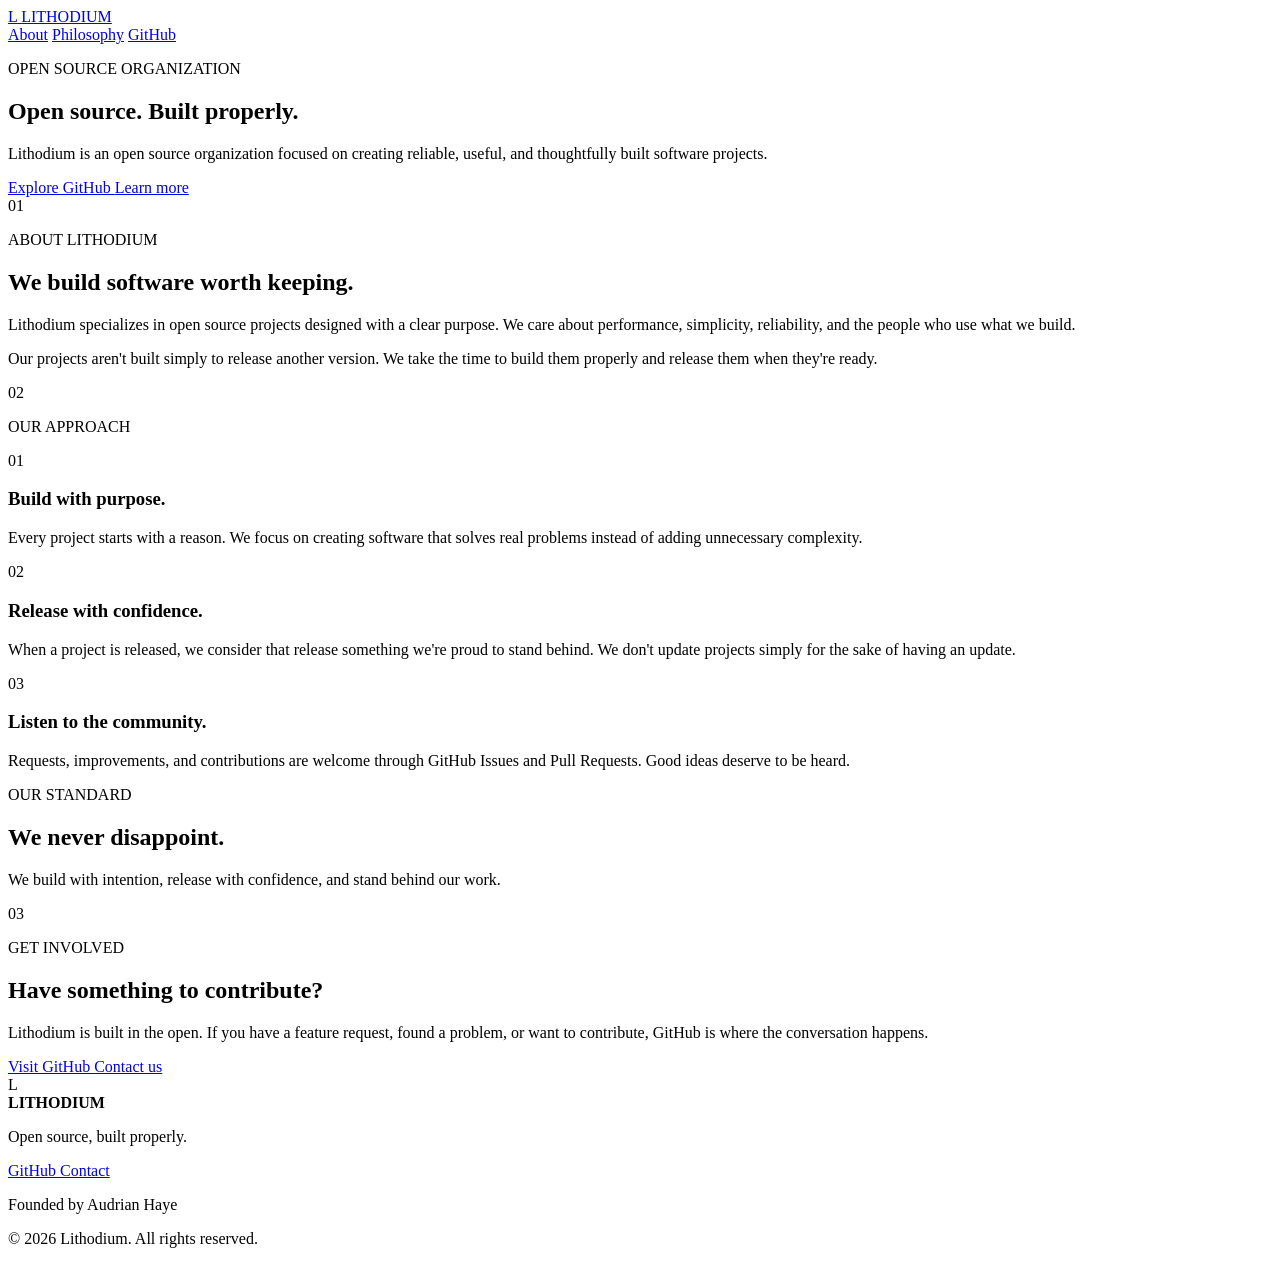
==== index.html @ 7369856e "Create initial HTML structure for Lithodium website Added HTML structure for the Lithodium website, " ====
<!DOCTYPE html>
<html lang="en">
<head>
    <meta charset="UTF-8">
    <meta name="viewport" content="width=device-width, initial-scale=1.0">

    <title>Lithodium — Open Source, Built Properly.</title>

    <meta
        name="description"
        content="Lithodium is an open source organization founded by Audrian Haye, focused on building reliable software and projects that last."
    >

    <meta name="author" content="Audrian Haye">

    <link rel="stylesheet" href="style.css">
</head>

<body>

    <header class="navbar">

        <div class="container navbar-inner">

            <a href="/" class="brand">
                <span class="brand-mark">L</span>
                <span class="brand-name">LITHODIUM</span>
            </a>

            <nav class="navigation">
                <a href="#about">About</a>
                <a href="#philosophy">Philosophy</a>
                <a href="https://github.com/LITHPIUM" target="_blank" rel="noopener">
                    GitHub
                </a>
            </nav>

        </div>

    </header>


    <main>

        <!-- Hero -->

        <section class="hero">

            <div class="container hero-content">

                <p class="eyebrow">
                    OPEN SOURCE ORGANIZATION
                </p>

                <h1>
                    Open source.
                    <span>Built properly.</span>
                </h1>

                <p class="hero-description">
                    Lithodium is an open source organization focused on
                    creating reliable, useful, and thoughtfully built
                    software projects.
                </p>

                <div class="hero-actions">

                    <a
                        href="https://github.com/LITHPIUM"
                        target="_blank"
                        rel="noopener"
                        class="button button-primary"
                    >
                        Explore GitHub
                    </a>

                    <a href="#about" class="button button-secondary">
                        Learn more
                    </a>

                </div>

            </div>

        </section>


        <!-- About -->

        <section class="section" id="about">

            <div class="container">

                <div class="section-label">
                    <span>01</span>
                    <p>ABOUT LITHODIUM</p>
                </div>

                <div class="section-grid">

                    <div>
                        <h2>
                            We build software
                            <span>worth keeping.</span>
                        </h2>
                    </div>

                    <div class="section-copy">

                        <p>
                            Lithodium specializes in open source projects
                            designed with a clear purpose. We care about
                            performance, simplicity, reliability, and the
                            people who use what we build.
                        </p>

                        <p>
                            Our projects aren't built simply to release
                            another version. We take the time to build them
                            properly and release them when they're ready.
                        </p>

                    </div>

                </div>

            </div>

        </section>


        <!-- Philosophy -->

        <section class="section philosophy" id="philosophy">

            <div class="container">

                <div class="section-label">
                    <span>02</span>
                    <p>OUR APPROACH</p>
                </div>

                <div class="philosophy-grid">

                    <article class="feature">

                        <span class="feature-number">01</span>

                        <h3>
                            Build with purpose.
                        </h3>

                        <p>
                            Every project starts with a reason. We focus on
                            creating software that solves real problems
                            instead of adding unnecessary complexity.
                        </p>

                    </article>


                    <article class="feature">

                        <span class="feature-number">02</span>

                        <h3>
                            Release with confidence.
                        </h3>

                        <p>
                            When a project is released, we consider that
                            release something we're proud to stand behind.
                            We don't update projects simply for the sake
                            of having an update.
                        </p>

                    </article>


                    <article class="feature">

                        <span class="feature-number">03</span>

                        <h3>
                            Listen to the community.
                        </h3>

                        <p>
                            Requests, improvements, and contributions are
                            welcome through GitHub Issues and Pull Requests.
                            Good ideas deserve to be heard.
                        </p>

                    </article>

                </div>

            </div>

        </section>


        <!-- Statement -->

        <section class="statement">

            <div class="container statement-content">

                <p class="eyebrow">
                    OUR STANDARD
                </p>

                <h2>
                    We never disappoint.
                </h2>

                <p>
                    We build with intention, release with confidence,
                    and stand behind our work.
                </p>

            </div>

        </section>


        <!-- Community -->

        <section class="section community">

            <div class="container community-content">

                <div>

                    <div class="section-label">
                        <span>03</span>
                        <p>GET INVOLVED</p>
                    </div>

                    <h2>
                        Have something
                        <span>to contribute?</span>
                    </h2>

                </div>

                <div class="community-copy">

                    <p>
                        Lithodium is built in the open. If you have a feature
                        request, found a problem, or want to contribute,
                        GitHub is where the conversation happens.
                    </p>

                    <div class="community-actions">

                        <a
                            href="https://github.com/LITHPIUM"
                            target="_blank"
                            rel="noopener"
                            class="button button-primary"
                        >
                            Visit GitHub
                        </a>

                        <a
                            href="mailto:aurianhayes@gmail.com"
                            class="button button-secondary"
                        >
                            Contact us
                        </a>

                    </div>

                </div>

            </div>

        </section>

    </main>


    <footer>

        <div class="container footer-inner">

            <div class="footer-brand">

                <span class="brand-mark">L</span>

                <div>
                    <strong>LITHODIUM</strong>
                    <p>Open source, built properly.</p>
                </div>

            </div>


            <div class="footer-links">

                <a
                    href="https://github.com/LITHPIUM"
                    target="_blank"
                    rel="noopener"
                >
                    GitHub
                </a>

                <a href="mailto:aurianhayes@gmail.com">
                    Contact
                </a>

            </div>


            <div class="footer-meta">

                <p>
                    Founded by Audrian Haye
                </p>

                <p>
                    © 2026 Lithodium. All rights reserved.
                </p>

            </div>

        </div>

    </footer>

</body>
</html>
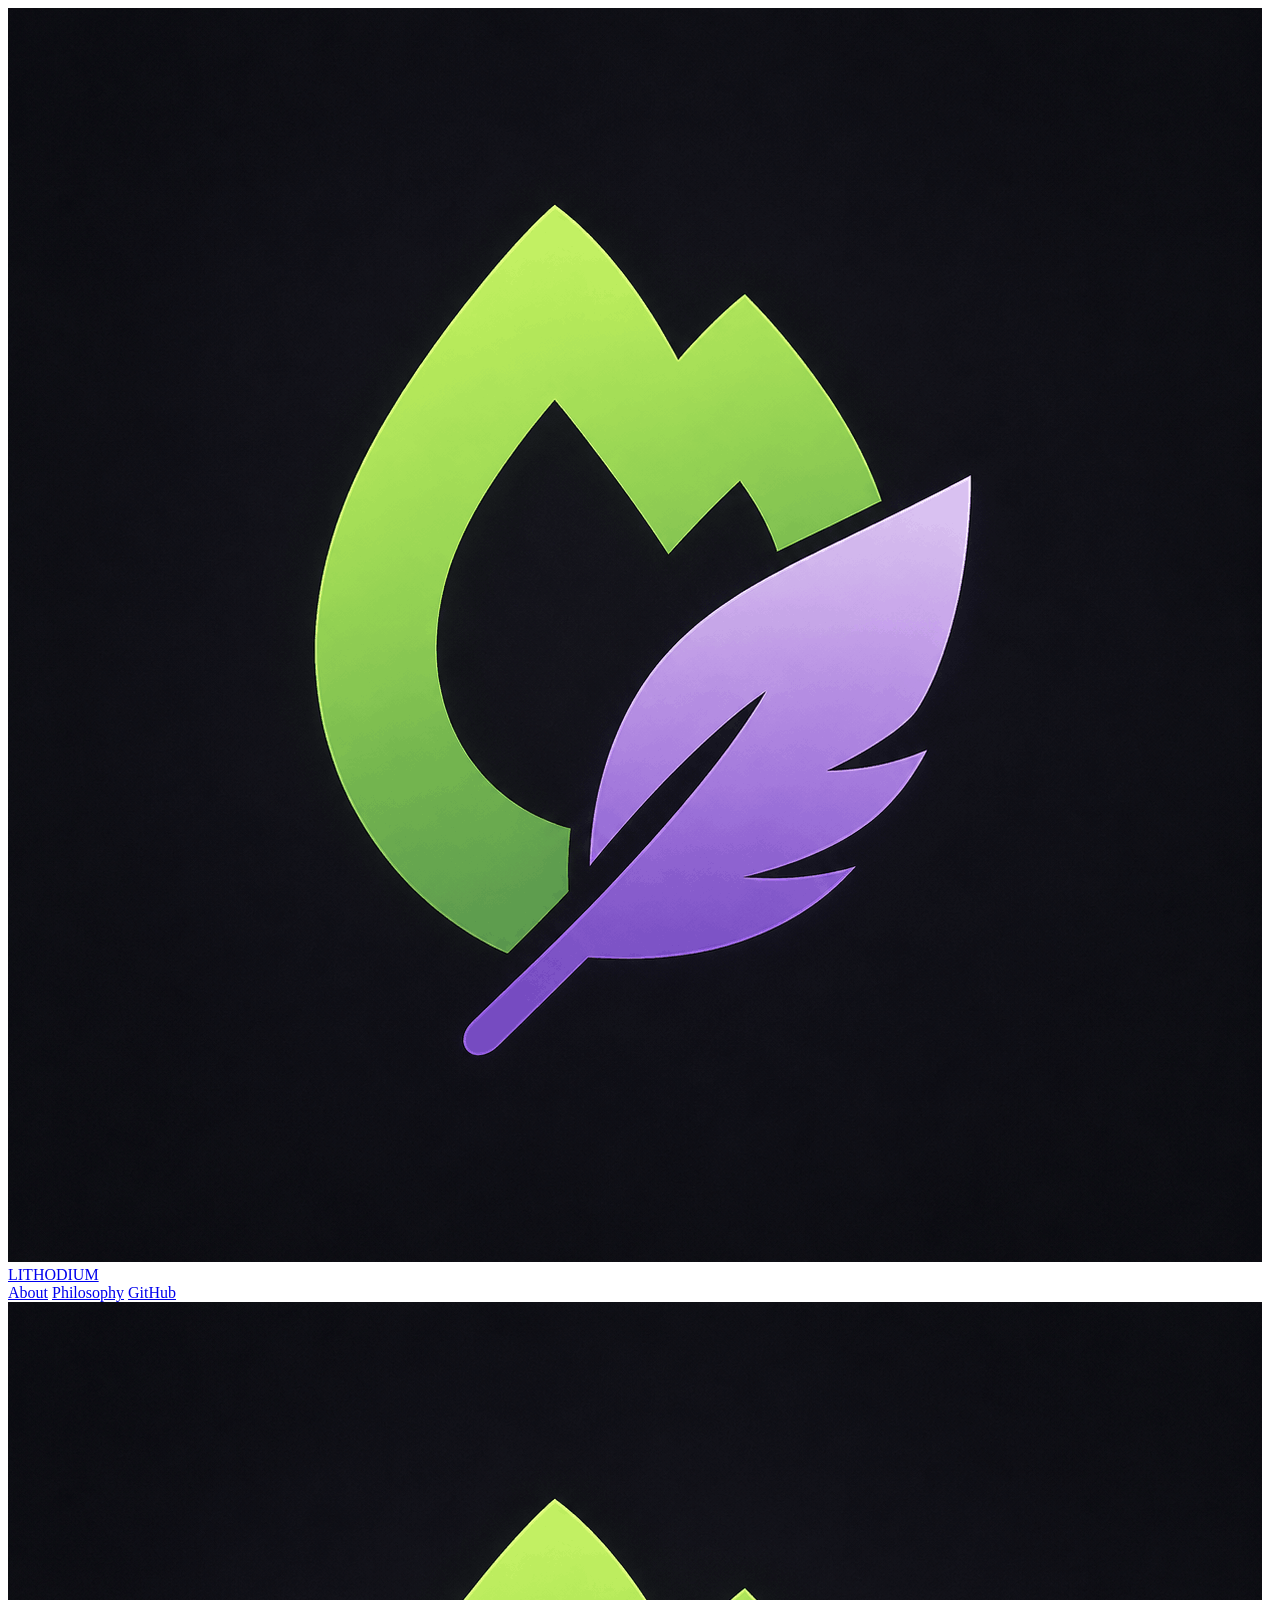
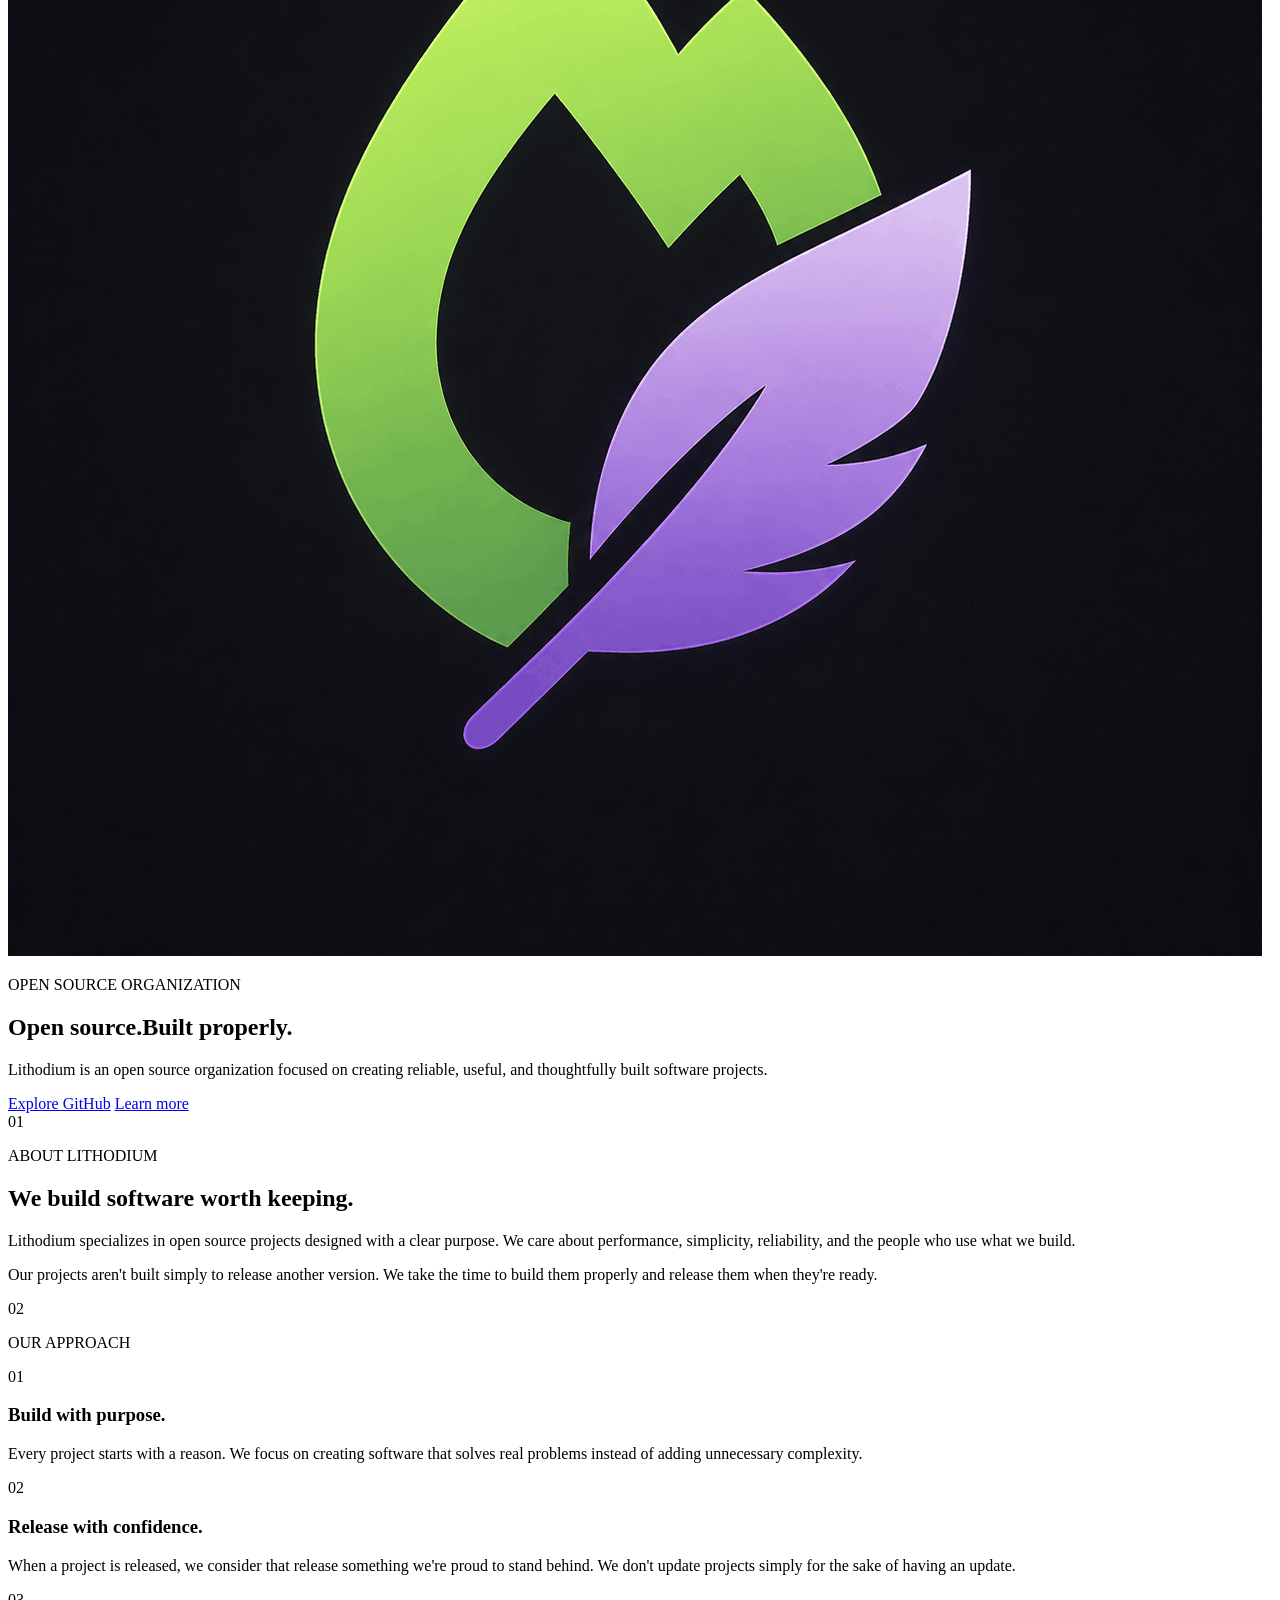
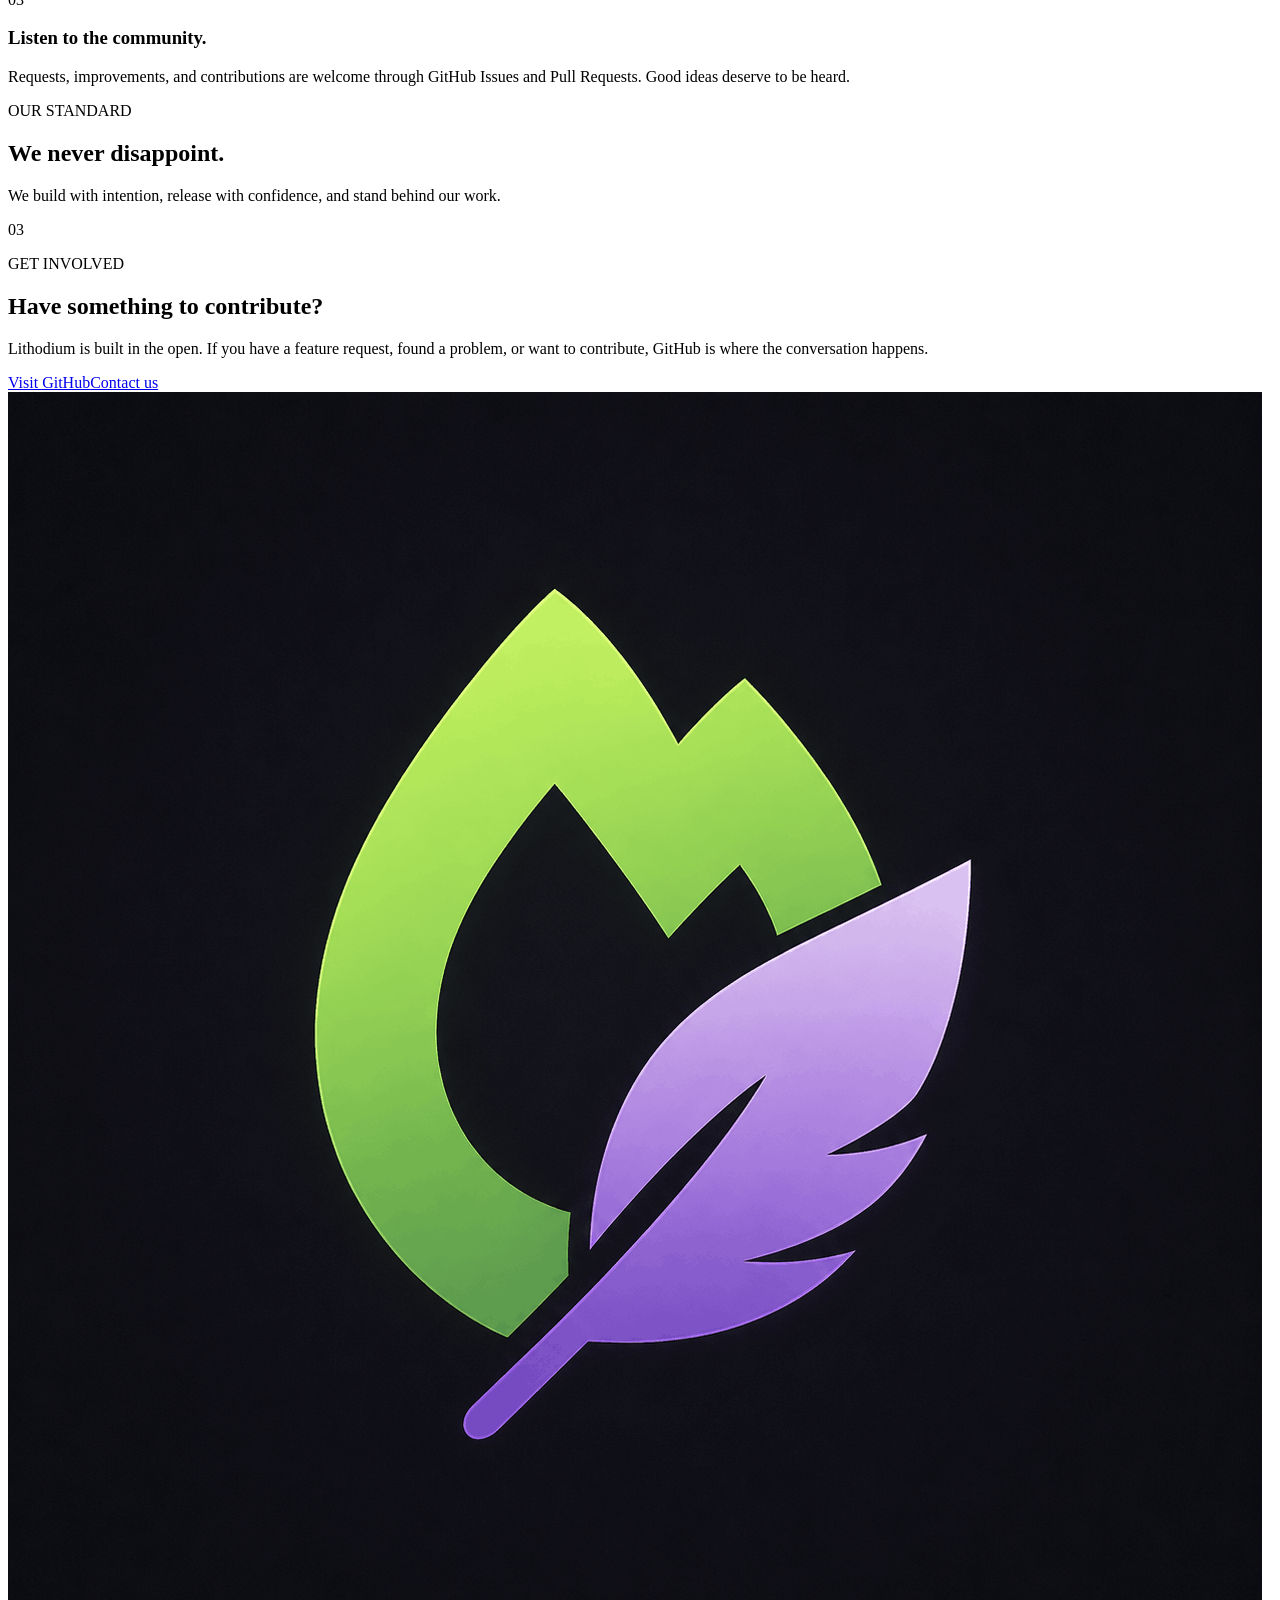
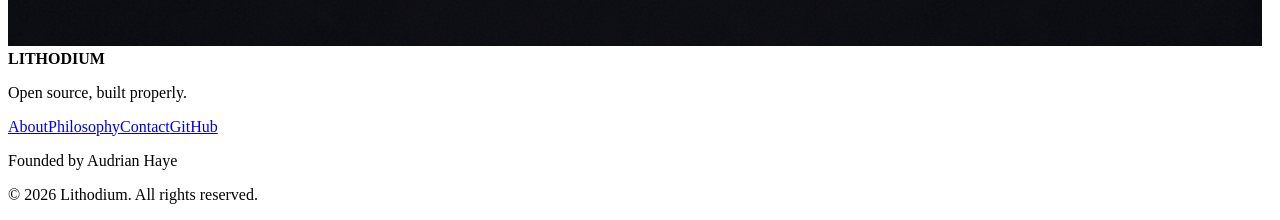
==== commit 43e1ceab: "Create GitHub Pages homepage with clean routes and asset paths" ====
--- a/index.html
+++ b/index.html
@@ -3,332 +3,68 @@
 <head>
     <meta charset="UTF-8">
     <meta name="viewport" content="width=device-width, initial-scale=1.0">
-
     <title>Lithodium — Open Source, Built Properly.</title>
-
-    <meta
-        name="description"
-        content="Lithodium is an open source organization founded by Audrian Haye, focused on building reliable software and projects that last."
-    >
-
+    <meta name="description" content="Lithodium is an open source organization founded by Audrian Haye, focused on building reliable software and projects that last.">
     <meta name="author" content="Audrian Haye">
-
+    <link rel="icon" type="image/png" href="assets/Lithodium-NoBg.png">
+    <link rel="shortcut icon" href="assets/Lithodium-NoBg.png" type="image/png">
+    <link rel="apple-touch-icon" href="assets/Lithodium.png">
     <link rel="stylesheet" href="style.css">
 </head>
-
 <body>
-
     <header class="navbar">
-
         <div class="container navbar-inner">
-
-            <a href="/" class="brand">
-                <span class="brand-mark">L</span>
-                <span class="brand-name">LITHODIUM</span>
-            </a>
-
+            <a href="/demo-repository/" class="brand"><img src="assets/Lithodium.png" alt="Lithodium" class="brand-logo"><span class="brand-name">LITHODIUM</span></a>
             <nav class="navigation">
-                <a href="#about">About</a>
-                <a href="#philosophy">Philosophy</a>
-                <a href="https://github.com/LITHPIUM" target="_blank" rel="noopener">
-                    GitHub
-                </a>
+                <a href="/demo-repository/about">About</a>
+                <a href="/demo-repository/philosophy">Philosophy</a>
+                <a href="https://github.com/LITHPIUM" target="_blank" rel="noopener">GitHub</a>
             </nav>
-
         </div>
-
     </header>
-
-
     <main>
-
-        <!-- Hero -->
-
         <section class="hero">
-
             <div class="container hero-content">
-
-                <p class="eyebrow">
-                    OPEN SOURCE ORGANIZATION
-                </p>
-
-                <h1>
-                    Open source.
-                    <span>Built properly.</span>
-                </h1>
-
-                <p class="hero-description">
-                    Lithodium is an open source organization focused on
-                    creating reliable, useful, and thoughtfully built
-                    software projects.
-                </p>
-
+                <img src="assets/Lithodium.png" alt="Lithodium logo" class="hero-logo">
+                <p class="eyebrow">OPEN SOURCE ORGANIZATION</p>
+                <h1>Open source.<span>Built properly.</span></h1>
+                <p class="hero-description">Lithodium is an open source organization focused on creating reliable, useful, and thoughtfully built software projects.</p>
                 <div class="hero-actions">
-
-                    <a
-                        href="https://github.com/LITHPIUM"
-                        target="_blank"
-                        rel="noopener"
-                        class="button button-primary"
-                    >
-                        Explore GitHub
-                    </a>
-
-                    <a href="#about" class="button button-secondary">
-                        Learn more
-                    </a>
-
+                    <a href="https://github.com/LITHPIUM" target="_blank" rel="noopener" class="button button-primary">Explore GitHub</a>
+                    <a href="/demo-repository/about" class="button button-secondary">Learn more</a>
                 </div>
-
             </div>
-
         </section>
-
-
-        <!-- About -->
-
-        <section class="section" id="about">
-
+        <section class="section">
             <div class="container">
-
-                <div class="section-label">
-                    <span>01</span>
-                    <p>ABOUT LITHODIUM</p>
+                <div class="section-label"><span>01</span><p>ABOUT LITHODIUM</p></div>
+                <div class="section-grid">
+                    <div><h2>We build software <span>worth keeping.</span></h2></div>
+                    <div class="section-copy">
+                        <p>Lithodium specializes in open source projects designed with a clear purpose. We care about performance, simplicity, reliability, and the people who use what we build.</p>
+                        <p>Our projects aren't built simply to release another version. We take the time to build them properly and release them when they're ready.</p>
+                    </div>
                 </div>
-
-                <div class="section-grid">
-
-                    <div>
-                        <h2>
-                            We build software
-                            <span>worth keeping.</span>
-                        </h2>
-                    </div>
-
-                    <div class="section-copy">
-
-                        <p>
-                            Lithodium specializes in open source projects
-                            designed with a clear purpose. We care about
-                            performance, simplicity, reliability, and the
-                            people who use what we build.
-                        </p>
-
-                        <p>
-                            Our projects aren't built simply to release
-                            another version. We take the time to build them
-                            properly and release them when they're ready.
-                        </p>
-
-                    </div>
-
+            </div>
+        </section>
+        <section class="section philosophy">
+            <div class="container">
+                <div class="section-label"><span>02</span><p>OUR APPROACH</p></div>
+                <div class="philosophy-grid">
+                    <article class="feature"><span class="feature-number">01</span><h3>Build with purpose.</h3><p>Every project starts with a reason. We focus on creating software that solves real problems instead of adding unnecessary complexity.</p></article>
+                    <article class="feature"><span class="feature-number">02</span><h3>Release with confidence.</h3><p>When a project is released, we consider that release something we're proud to stand behind. We don't update projects simply for the sake of having an update.</p></article>
+                    <article class="feature"><span class="feature-number">03</span><h3>Listen to the community.</h3><p>Requests, improvements, and contributions are welcome through GitHub Issues and Pull Requests. Good ideas deserve to be heard.</p></article>
                 </div>
-
             </div>
-
         </section>
-
-
-        <!-- Philosophy -->
-
-        <section class="section philosophy" id="philosophy">
-
-            <div class="container">
-
-                <div class="section-label">
-                    <span>02</span>
-                    <p>OUR APPROACH</p>
-                </div>
-
-                <div class="philosophy-grid">
-
-                    <article class="feature">
-
-                        <span class="feature-number">01</span>
-
-                        <h3>
-                            Build with purpose.
-                        </h3>
-
-                        <p>
-                            Every project starts with a reason. We focus on
-                            creating software that solves real problems
-                            instead of adding unnecessary complexity.
-                        </p>
-
-                    </article>
-
-
-                    <article class="feature">
-
-                        <span class="feature-number">02</span>
-
-                        <h3>
-                            Release with confidence.
-                        </h3>
-
-                        <p>
-                            When a project is released, we consider that
-                            release something we're proud to stand behind.
-                            We don't update projects simply for the sake
-                            of having an update.
-                        </p>
-
-                    </article>
-
-
-                    <article class="feature">
-
-                        <span class="feature-number">03</span>
-
-                        <h3>
-                            Listen to the community.
-                        </h3>
-
-                        <p>
-                            Requests, improvements, and contributions are
-                            welcome through GitHub Issues and Pull Requests.
-                            Good ideas deserve to be heard.
-                        </p>
-
-                    </article>
-
-                </div>
-
+        <section class="statement"><div class="container statement-content"><p class="eyebrow">OUR STANDARD</p><h2>We never disappoint.</h2><p>We build with intention, release with confidence, and stand behind our work.</p></div></section>
+        <section class="section">
+            <div class="container community-content">
+                <div><div class="section-label"><span>03</span><p>GET INVOLVED</p></div><h2>Have something <span>to contribute?</span></h2></div>
+                <div class="community-copy"><p>Lithodium is built in the open. If you have a feature request, found a problem, or want to contribute, GitHub is where the conversation happens.</p><div class="community-actions"><a href="https://github.com/LITHPIUM" target="_blank" rel="noopener" class="button button-primary">Visit GitHub</a><a href="/demo-repository/contact" class="button button-secondary">Contact us</a></div></div>
             </div>
-
         </section>
-
-
-        <!-- Statement -->
-
-        <section class="statement">
-
-            <div class="container statement-content">
-
-                <p class="eyebrow">
-                    OUR STANDARD
-                </p>
-
-                <h2>
-                    We never disappoint.
-                </h2>
-
-                <p>
-                    We build with intention, release with confidence,
-                    and stand behind our work.
-                </p>
-
-            </div>
-
-        </section>
-
-
-        <!-- Community -->
-
-        <section class="section community">
-
-            <div class="container community-content">
-
-                <div>
-
-                    <div class="section-label">
-                        <span>03</span>
-                        <p>GET INVOLVED</p>
-                    </div>
-
-                    <h2>
-                        Have something
-                        <span>to contribute?</span>
-                    </h2>
-
-                </div>
-
-                <div class="community-copy">
-
-                    <p>
-                        Lithodium is built in the open. If you have a feature
-                        request, found a problem, or want to contribute,
-                        GitHub is where the conversation happens.
-                    </p>
-
-                    <div class="community-actions">
-
-                        <a
-                            href="https://github.com/LITHPIUM"
-                            target="_blank"
-                            rel="noopener"
-                            class="button button-primary"
-                        >
-                            Visit GitHub
-                        </a>
-
-                        <a
-                            href="mailto:aurianhayes@gmail.com"
-                            class="button button-secondary"
-                        >
-                            Contact us
-                        </a>
-
-                    </div>
-
-                </div>
-
-            </div>
-
-        </section>
-
     </main>
-
-
-    <footer>
-
-        <div class="container footer-inner">
-
-            <div class="footer-brand">
-
-                <span class="brand-mark">L</span>
-
-                <div>
-                    <strong>LITHODIUM</strong>
-                    <p>Open source, built properly.</p>
-                </div>
-
-            </div>
-
-
-            <div class="footer-links">
-
-                <a
-                    href="https://github.com/LITHPIUM"
-                    target="_blank"
-                    rel="noopener"
-                >
-                    GitHub
-                </a>
-
-                <a href="mailto:aurianhayes@gmail.com">
-                    Contact
-                </a>
-
-            </div>
-
-
-            <div class="footer-meta">
-
-                <p>
-                    Founded by Audrian Haye
-                </p>
-
-                <p>
-                    © 2026 Lithodium. All rights reserved.
-                </p>
-
-            </div>
-
-        </div>
-
-    </footer>
-
+    <footer><div class="container footer-inner"><div class="footer-brand"><img src="assets/Lithodium.png" alt="Lithodium" class="footer-logo"><div><strong>LITHODIUM</strong><p>Open source, built properly.</p></div></div><div class="footer-links"><a href="/demo-repository/about">About</a><a href="/demo-repository/philosophy">Philosophy</a><a href="/demo-repository/contact">Contact</a><a href="https://github.com/LITHPIUM" target="_blank" rel="noopener">GitHub</a></div><div class="footer-meta"><p>Founded by Audrian Haye</p><p>© 2026 Lithodium. All rights reserved.</p></div></div></footer>
 </body>
 </html>
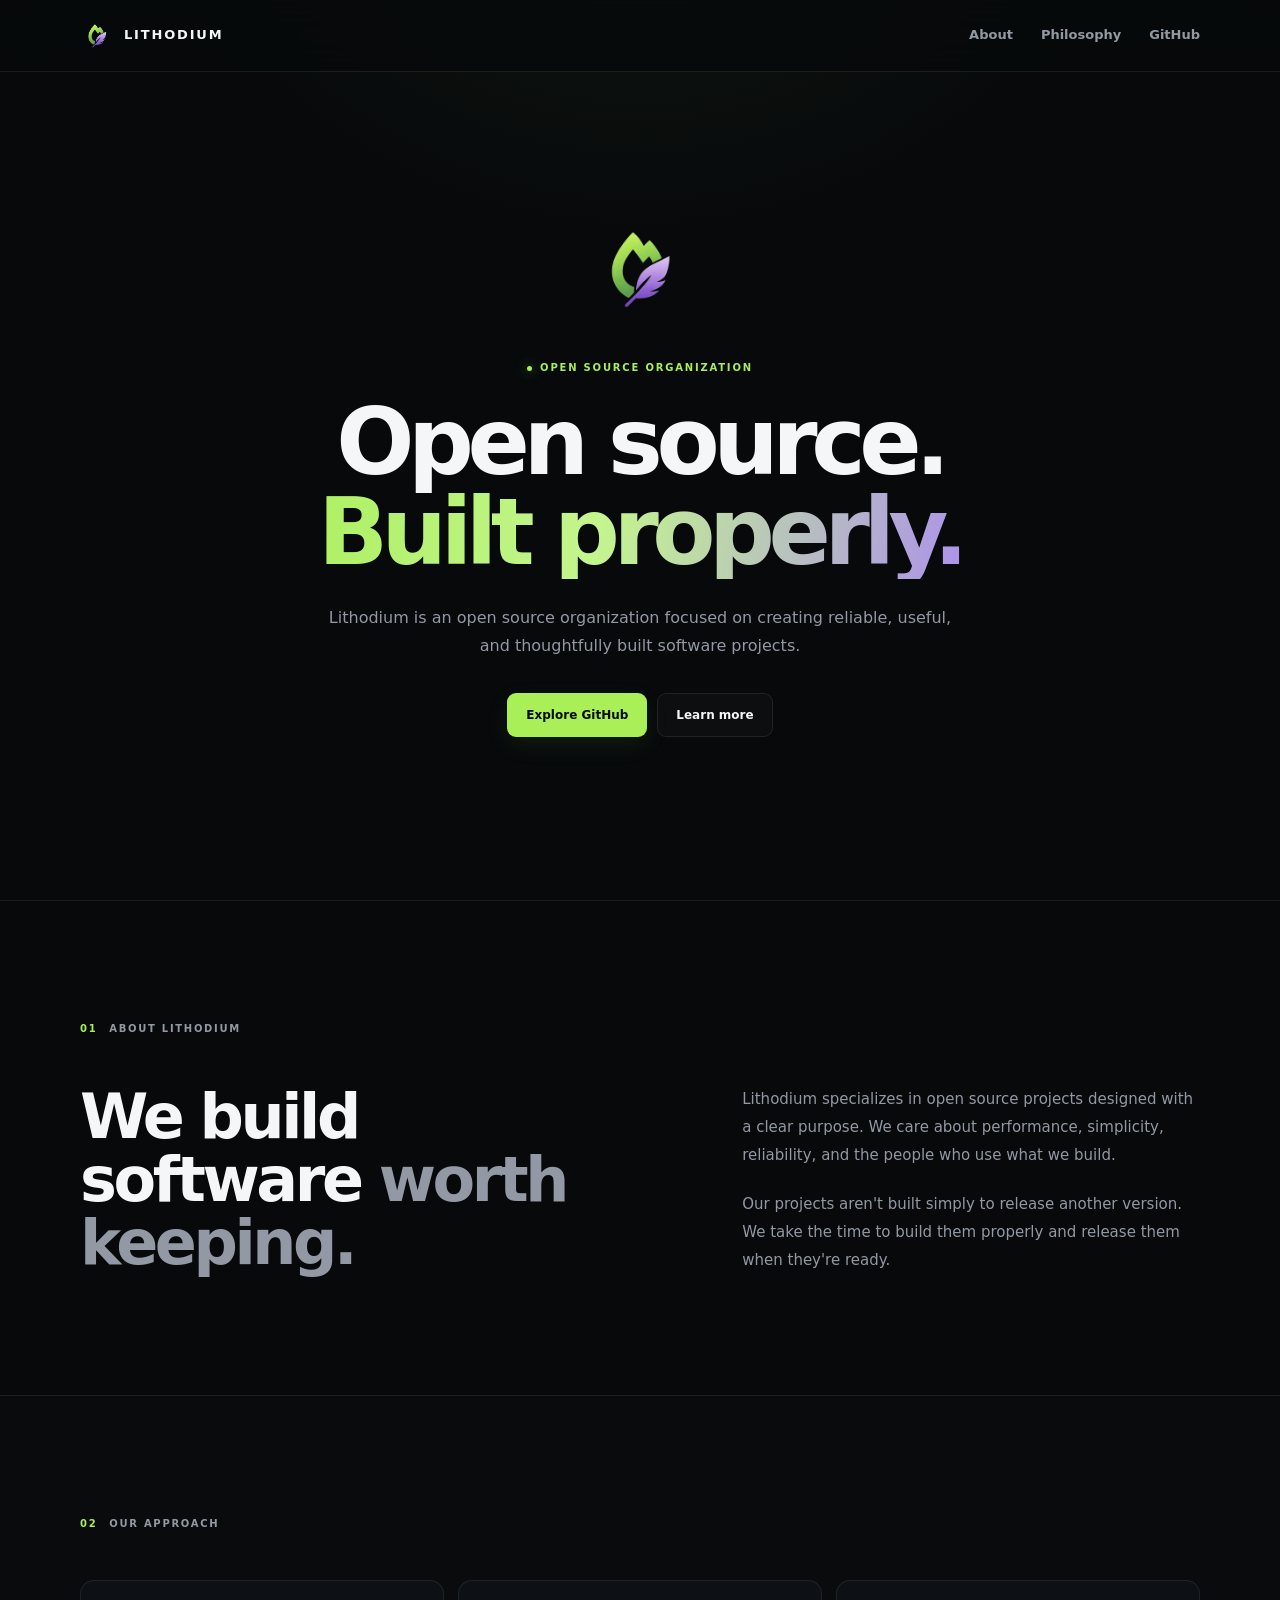
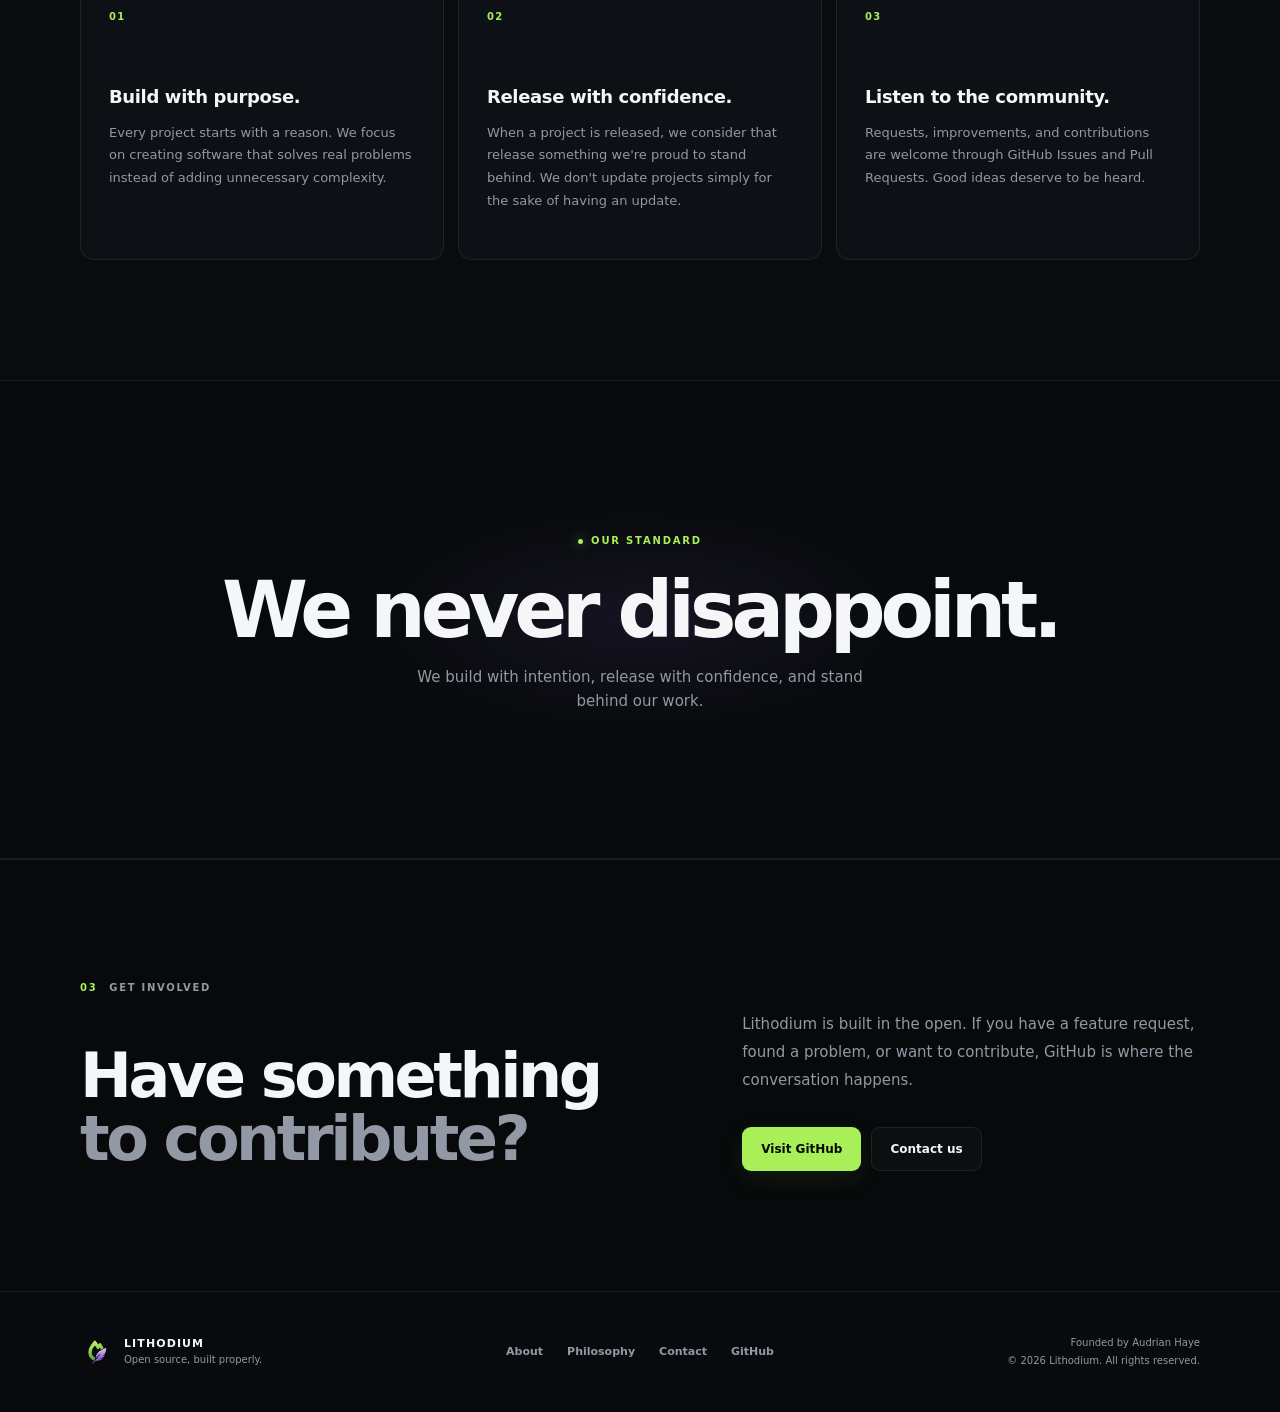
==== commit 8a6a9924: "fix: use transparent Lithodium logo on site" ====
--- a/index.html
+++ b/index.html
@@ -8,13 +8,13 @@
     <meta name="author" content="Audrian Haye">
     <link rel="icon" type="image/png" href="assets/Lithodium-NoBg.png">
     <link rel="shortcut icon" href="assets/Lithodium-NoBg.png" type="image/png">
-    <link rel="apple-touch-icon" href="assets/Lithodium.png">
+    <link rel="apple-touch-icon" href="assets/Lithodium-NoBg.png">
     <link rel="stylesheet" href="style.css">
 </head>
 <body>
     <header class="navbar">
         <div class="container navbar-inner">
-            <a href="/demo-repository/" class="brand"><img src="assets/Lithodium.png" alt="Lithodium" class="brand-logo"><span class="brand-name">LITHODIUM</span></a>
+            <a href="/demo-repository/" class="brand"><img src="assets/Lithodium-NoBg.png" alt="Lithodium" class="brand-logo"><span class="brand-name">LITHODIUM</span></a>
             <nav class="navigation">
                 <a href="/demo-repository/about">About</a>
                 <a href="/demo-repository/philosophy">Philosophy</a>
@@ -25,7 +25,7 @@
     <main>
         <section class="hero">
             <div class="container hero-content">
-                <img src="assets/Lithodium.png" alt="Lithodium logo" class="hero-logo">
+                <img src="assets/Lithodium-NoBg.png" alt="Lithodium logo" class="hero-logo">
                 <p class="eyebrow">OPEN SOURCE ORGANIZATION</p>
                 <h1>Open source.<span>Built properly.</span></h1>
                 <p class="hero-description">Lithodium is an open source organization focused on creating reliable, useful, and thoughtfully built software projects.</p>
@@ -65,6 +65,6 @@
             </div>
         </section>
     </main>
-    <footer><div class="container footer-inner"><div class="footer-brand"><img src="assets/Lithodium.png" alt="Lithodium" class="footer-logo"><div><strong>LITHODIUM</strong><p>Open source, built properly.</p></div></div><div class="footer-links"><a href="/demo-repository/about">About</a><a href="/demo-repository/philosophy">Philosophy</a><a href="/demo-repository/contact">Contact</a><a href="https://github.com/LITHPIUM" target="_blank" rel="noopener">GitHub</a></div><div class="footer-meta"><p>Founded by Audrian Haye</p><p>© 2026 Lithodium. All rights reserved.</p></div></div></footer>
+    <footer><div class="container footer-inner"><div class="footer-brand"><img src="assets/Lithodium-NoBg.png" alt="Lithodium" class="footer-logo"><div><strong>LITHODIUM</strong><p>Open source, built properly.</p></div></div><div class="footer-links"><a href="/demo-repository/about">About</a><a href="/demo-repository/philosophy">Philosophy</a><a href="/demo-repository/contact">Contact</a><a href="https://github.com/LITHPIUM" target="_blank" rel="noopener">GitHub</a></div><div class="footer-meta"><p>Founded by Audrian Haye</p><p>© 2026 Lithodium. All rights reserved.</p></div></div></footer>
 </body>
 </html>
--- a/style.css
+++ b/style.css
@@ -0,0 +1,2 @@
+:root { --bg:#07090b; --surface:#0d1014; --surface-2:#11151a; --text:#f4f6f8; --muted:#9299a4; --green:#a8ef58; --purple:#a77bff; --border:rgba(255,255,255,.08); --border-hover:rgba(168,239,88,.22); --container:1120px; --ease:180ms ease; }
+*{margin:0;padding:0;box-sizing:border-box} html{scroll-behavior:smooth;background:var(--bg)} body{min-height:100vh;overflow-x:hidden;color:var(--text);background:radial-gradient(circle at 50% -10%,rgba(168,239,88,.09),transparent 34rem),var(--bg);font-family:Inter,ui-sans-serif,system-ui,-apple-system,BlinkMacSystemFont,"Segoe UI",sans-serif;line-height:1.6;-webkit-font-smoothing:antialiased} a{color:inherit;text-decoration:none}.container{width:min(var(--container),calc(100% - 48px));margin-inline:auto}.navbar{position:sticky;top:0;z-index:20;height:72px;border-bottom:1px solid var(--border);background:rgba(7,9,11,.78);backdrop-filter:blur(18px);-webkit-backdrop-filter:blur(18px)}.navbar-inner{height:100%;display:flex;align-items:center;justify-content:space-between}.brand{display:inline-flex;align-items:center;gap:10px;font-size:13px;font-weight:800;letter-spacing:.14em}.brand-logo{width:34px;height:34px;display:block;object-fit:contain}.brand-name,.navigation a,.footer-links a{transition:color var(--ease)}.brand:hover .brand-name,.navigation a:hover,.footer-links a:hover{color:var(--green)}.navigation{display:flex;gap:28px;color:var(--muted);font-size:13px;font-weight:600}.hero{min-height:calc(100vh - 72px);display:flex;align-items:center;padding:110px 0 130px;text-align:center}.hero-content{max-width:820px;margin-inline:auto}.hero-logo{width:110px;height:110px;object-fit:contain;margin:0 auto 28px;display:block}.eyebrow{display:inline-flex;align-items:center;gap:8px;margin-bottom:22px;color:var(--green);font-size:10px;font-weight:800;letter-spacing:.18em;text-transform:uppercase}.eyebrow::before{content:"";width:5px;height:5px;border-radius:50%;background:var(--green);box-shadow:0 0 12px rgba(168,239,88,.65)}.hero h1{margin-bottom:25px;font-size:clamp(52px,8vw,92px);line-height:.98;letter-spacing:-.07em;font-weight:850}.hero h1 span{display:block;color:transparent;background:linear-gradient(100deg,var(--green),#c4f58e 45%,var(--purple));-webkit-background-clip:text;background-clip:text}.hero-description{max-width:650px;margin-inline:auto;color:var(--muted);font-size:16px;line-height:1.8}.hero-actions,.community-actions{display:flex;justify-content:center;flex-wrap:wrap;gap:10px;margin-top:32px}.button{min-height:44px;display:inline-flex;align-items:center;justify-content:center;padding:0 18px;border:1px solid var(--border);border-radius:9px;font-size:12px;font-weight:700;transition:transform var(--ease),border-color var(--ease),background var(--ease),box-shadow var(--ease)}.button:hover{transform:translateY(-2px)}.button-primary{color:#080a08;border-color:transparent;background:var(--green);box-shadow:0 8px 24px rgba(168,239,88,.08)}.button-primary:hover{box-shadow:0 10px 30px rgba(168,239,88,.16)}.button-secondary{color:var(--text);background:rgba(255,255,255,.025)}.button-secondary:hover{border-color:var(--border-hover);background:rgba(255,255,255,.045)}.section{padding:120px 0;border-top:1px solid var(--border)}.section-label{display:flex;align-items:center;gap:12px;margin-bottom:48px;color:var(--muted);font-size:10px;font-weight:800;letter-spacing:.17em}.section-label span{color:var(--green)}.section-grid,.community-content{display:grid;grid-template-columns:1fr .8fr;gap:90px;align-items:end}.section h2{max-width:600px;font-size:clamp(38px,5vw,62px);line-height:1.02;letter-spacing:-.055em}.section h2 span{color:var(--muted)}.section-copy,.community-copy{max-width:540px;color:var(--muted);font-size:15px;line-height:1.85}.section-copy p+p{margin-top:22px}.philosophy{background:rgba(255,255,255,.008)}.philosophy-grid{display:grid;grid-template-columns:repeat(3,1fr);gap:14px}.feature{min-height:280px;padding:28px;border:1px solid var(--border);border-radius:14px;background:var(--surface);transition:transform var(--ease),border-color var(--ease),background var(--ease)}.feature:hover{transform:translateY(-3px);border-color:var(--border-hover);background:var(--surface-2)}.feature-number{display:block;margin-bottom:58px;color:var(--green);font-size:10px;font-weight:800;letter-spacing:.12em}.feature h3{margin-bottom:10px;font-size:18px;letter-spacing:-.02em}.feature p{color:var(--muted);font-size:13px;line-height:1.75}.statement{position:relative;overflow:hidden;padding:145px 0;border-top:1px solid var(--border);border-bottom:1px solid var(--border);text-align:center}.statement::before{content:"";position:absolute;width:620px;height:260px;top:50%;left:50%;transform:translate(-50%,-50%);background:radial-gradient(ellipse,rgba(167,123,255,.09),transparent 68%);pointer-events:none}.statement-content{position:relative}.statement h2{margin-bottom:16px;font-size:clamp(46px,7vw,78px);line-height:1;letter-spacing:-.065em}.statement>.container>p:last-child{max-width:500px;margin-inline:auto;color:var(--muted);font-size:15px}.community-actions{justify-content:flex-start}footer{border-top:1px solid var(--border);background:#080a0d}.footer-inner{min-height:120px;display:grid;grid-template-columns:1fr auto 1fr;align-items:center;gap:35px}.footer-brand{display:flex;align-items:center;gap:10px}.footer-logo{width:34px;height:34px;display:block;object-fit:contain}.footer-brand strong{display:block;font-size:11px;letter-spacing:.1em}.footer-brand p,.footer-meta{color:var(--muted);font-size:10px}.footer-links{display:flex;gap:24px;color:var(--muted);font-size:11px;font-weight:600}.footer-meta{text-align:right;line-height:1.8}.page-main{padding:120px 0 150px;min-height:calc(100vh - 72px)}.page-header{max-width:820px;margin-bottom:70px}.page-header h1{font-size:clamp(46px,7vw,78px);line-height:1;letter-spacing:-.065em;margin-bottom:22px}.page-header p{max-width:680px;color:var(--muted);font-size:16px;line-height:1.8}.page-content{max-width:760px;color:var(--muted);font-size:15px;line-height:1.9}.page-content h2{color:var(--text);font-size:26px;line-height:1.2;margin:55px 0 14px}.page-content h2:first-child{margin-top:0}.page-content p+p{margin-top:20px}.page-actions{display:flex;flex-wrap:wrap;gap:10px;margin-top:35px}.contact-card{padding:30px;border:1px solid var(--border);border-radius:14px;background:var(--surface);max-width:620px}.contact-card strong{display:block;color:var(--text);font-size:18px;margin-bottom:7px}.contact-card a{color:var(--green)}::selection{color:#080a08;background:var(--green)}::-webkit-scrollbar{width:8px}::-webkit-scrollbar-track{background:var(--bg)}::-webkit-scrollbar-thumb{border-radius:999px;background:#292e35}::-webkit-scrollbar-thumb:hover{background:#3b424c}@media(max-width:850px){.section-grid,.community-content{grid-template-columns:1fr;gap:45px}.philosophy-grid{grid-template-columns:1fr}.feature{min-height:auto}.footer-inner{grid-template-columns:1fr 1fr;padding:30px 0}.footer-meta{grid-column:1/-1;text-align:left}}@media(max-width:600px){.container{width:min(var(--container),calc(100% - 32px))}.navbar{height:66px}.navigation{display:none}.hero{min-height:calc(100vh - 66px);padding:90px 0 100px}.hero h1{font-size:clamp(46px,14vw,68px)}.hero-description{font-size:14px}.hero-actions,.community-actions{flex-direction:column;align-items:stretch}.button{width:100%}.section,.page-main{padding:90px 0}.section h2{font-size:40px}.statement{padding:110px 0}.statement h2{font-size:48px}.footer-inner{grid-template-columns:1fr;gap:22px}.footer-meta{grid-column:auto}.footer-links{justify-content:flex-start}.page-header h1{font-size:48px}}@media(prefers-reduced-motion:reduce){html{scroll-behavior:auto}*,*::before,*::after{transition:none!important}}
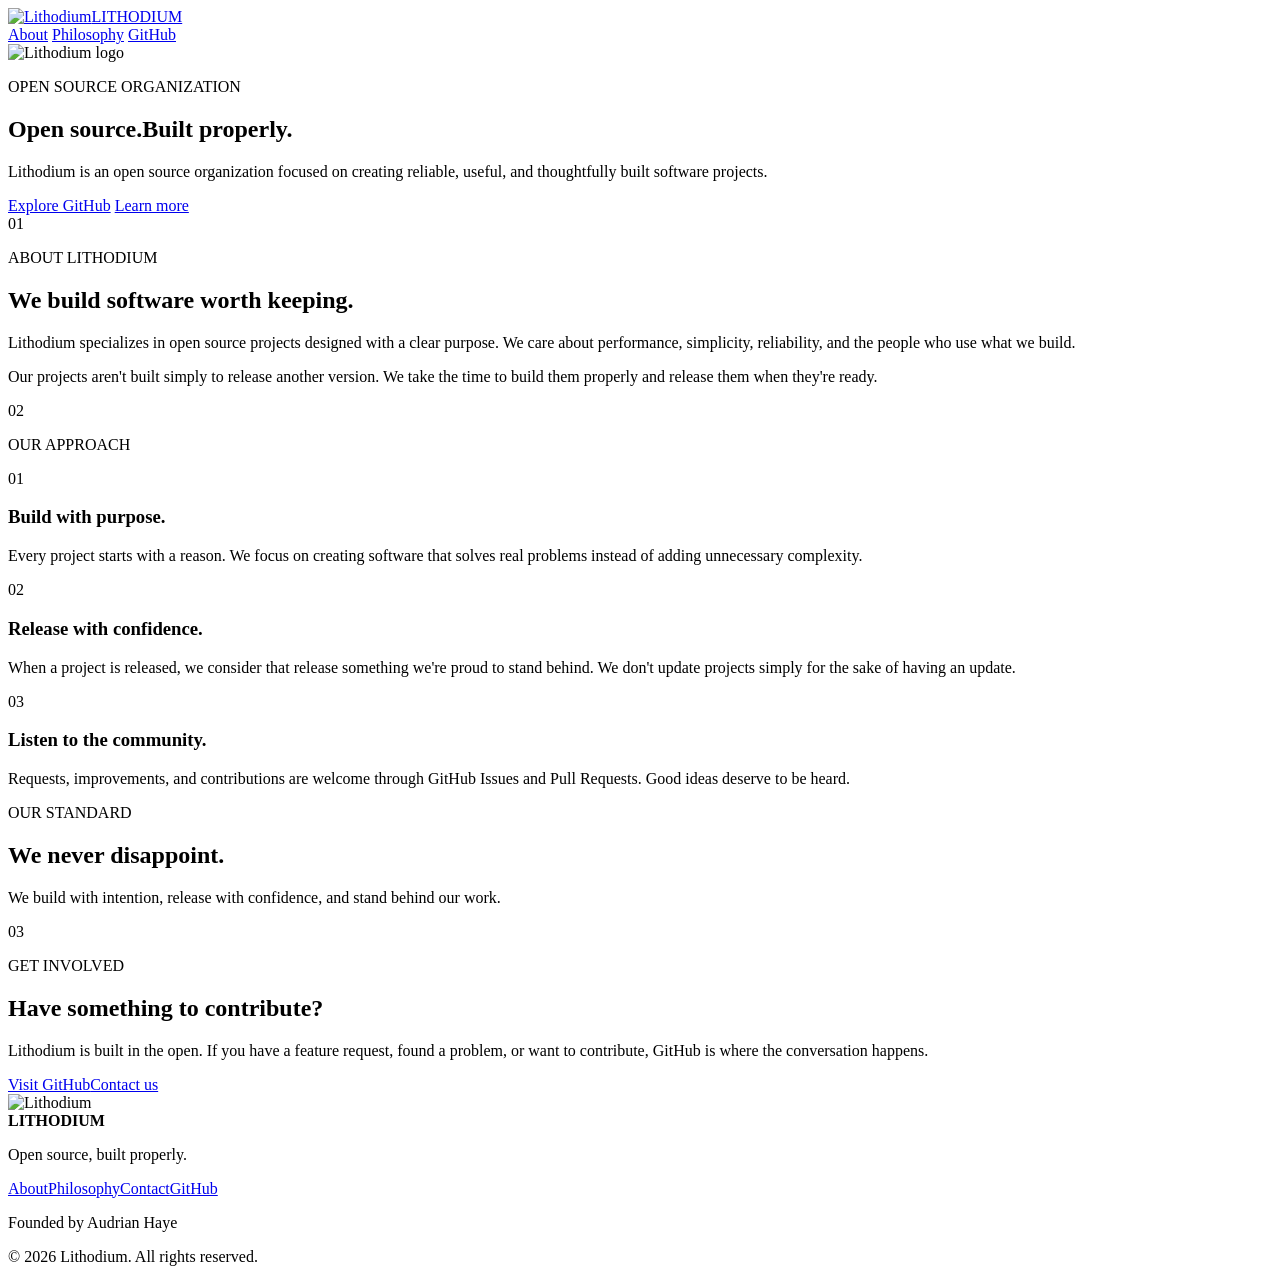
==== commit 7a656408: "Fix GitHub Pages asset and favicon paths" ====
--- a/index.html
+++ b/index.html
@@ -6,15 +6,15 @@
     <title>Lithodium — Open Source, Built Properly.</title>
     <meta name="description" content="Lithodium is an open source organization founded by Audrian Haye, focused on building reliable software and projects that last.">
     <meta name="author" content="Audrian Haye">
-    <link rel="icon" type="image/png" href="assets/Lithodium-NoBg.png">
-    <link rel="shortcut icon" href="assets/Lithodium-NoBg.png" type="image/png">
-    <link rel="apple-touch-icon" href="assets/Lithodium-NoBg.png">
-    <link rel="stylesheet" href="style.css">
+    <link rel="icon" type="image/png" sizes="512x512" href="/demo-repository/assets/Lithodium-NoBg.png?v=2">
+    <link rel="shortcut icon" type="image/png" href="/demo-repository/assets/Lithodium-NoBg.png?v=2">
+    <link rel="apple-touch-icon" sizes="512x512" href="/demo-repository/assets/Lithodium-NoBg.png?v=2">
+    <link rel="stylesheet" href="/demo-repository/style.css">
 </head>
 <body>
     <header class="navbar">
         <div class="container navbar-inner">
-            <a href="/demo-repository/" class="brand"><img src="assets/Lithodium-NoBg.png" alt="Lithodium" class="brand-logo"><span class="brand-name">LITHODIUM</span></a>
+            <a href="/demo-repository/" class="brand"><img src="/demo-repository/assets/Lithodium-NoBg.png" alt="Lithodium" class="brand-logo"><span class="brand-name">LITHODIUM</span></a>
             <nav class="navigation">
                 <a href="/demo-repository/about">About</a>
                 <a href="/demo-repository/philosophy">Philosophy</a>
@@ -25,7 +25,7 @@
     <main>
         <section class="hero">
             <div class="container hero-content">
-                <img src="assets/Lithodium-NoBg.png" alt="Lithodium logo" class="hero-logo">
+                <img src="/demo-repository/assets/Lithodium-NoBg.png" alt="Lithodium logo" class="hero-logo">
                 <p class="eyebrow">OPEN SOURCE ORGANIZATION</p>
                 <h1>Open source.<span>Built properly.</span></h1>
                 <p class="hero-description">Lithodium is an open source organization focused on creating reliable, useful, and thoughtfully built software projects.</p>
@@ -65,6 +65,6 @@
             </div>
         </section>
     </main>
-    <footer><div class="container footer-inner"><div class="footer-brand"><img src="assets/Lithodium-NoBg.png" alt="Lithodium" class="footer-logo"><div><strong>LITHODIUM</strong><p>Open source, built properly.</p></div></div><div class="footer-links"><a href="/demo-repository/about">About</a><a href="/demo-repository/philosophy">Philosophy</a><a href="/demo-repository/contact">Contact</a><a href="https://github.com/LITHPIUM" target="_blank" rel="noopener">GitHub</a></div><div class="footer-meta"><p>Founded by Audrian Haye</p><p>© 2026 Lithodium. All rights reserved.</p></div></div></footer>
+    <footer><div class="container footer-inner"><div class="footer-brand"><img src="/demo-repository/assets/Lithodium-NoBg.png" alt="Lithodium" class="footer-logo"><div><strong>LITHODIUM</strong><p>Open source, built properly.</p></div></div><div class="footer-links"><a href="/demo-repository/about">About</a><a href="/demo-repository/philosophy">Philosophy</a><a href="/demo-repository/contact">Contact</a><a href="https://github.com/LITHPIUM" target="_blank" rel="noopener">GitHub</a></div><div class="footer-meta"><p>Founded by Audrian Haye</p><p>© 2026 Lithodium. All rights reserved.</p></div></div></footer>
 </body>
 </html>
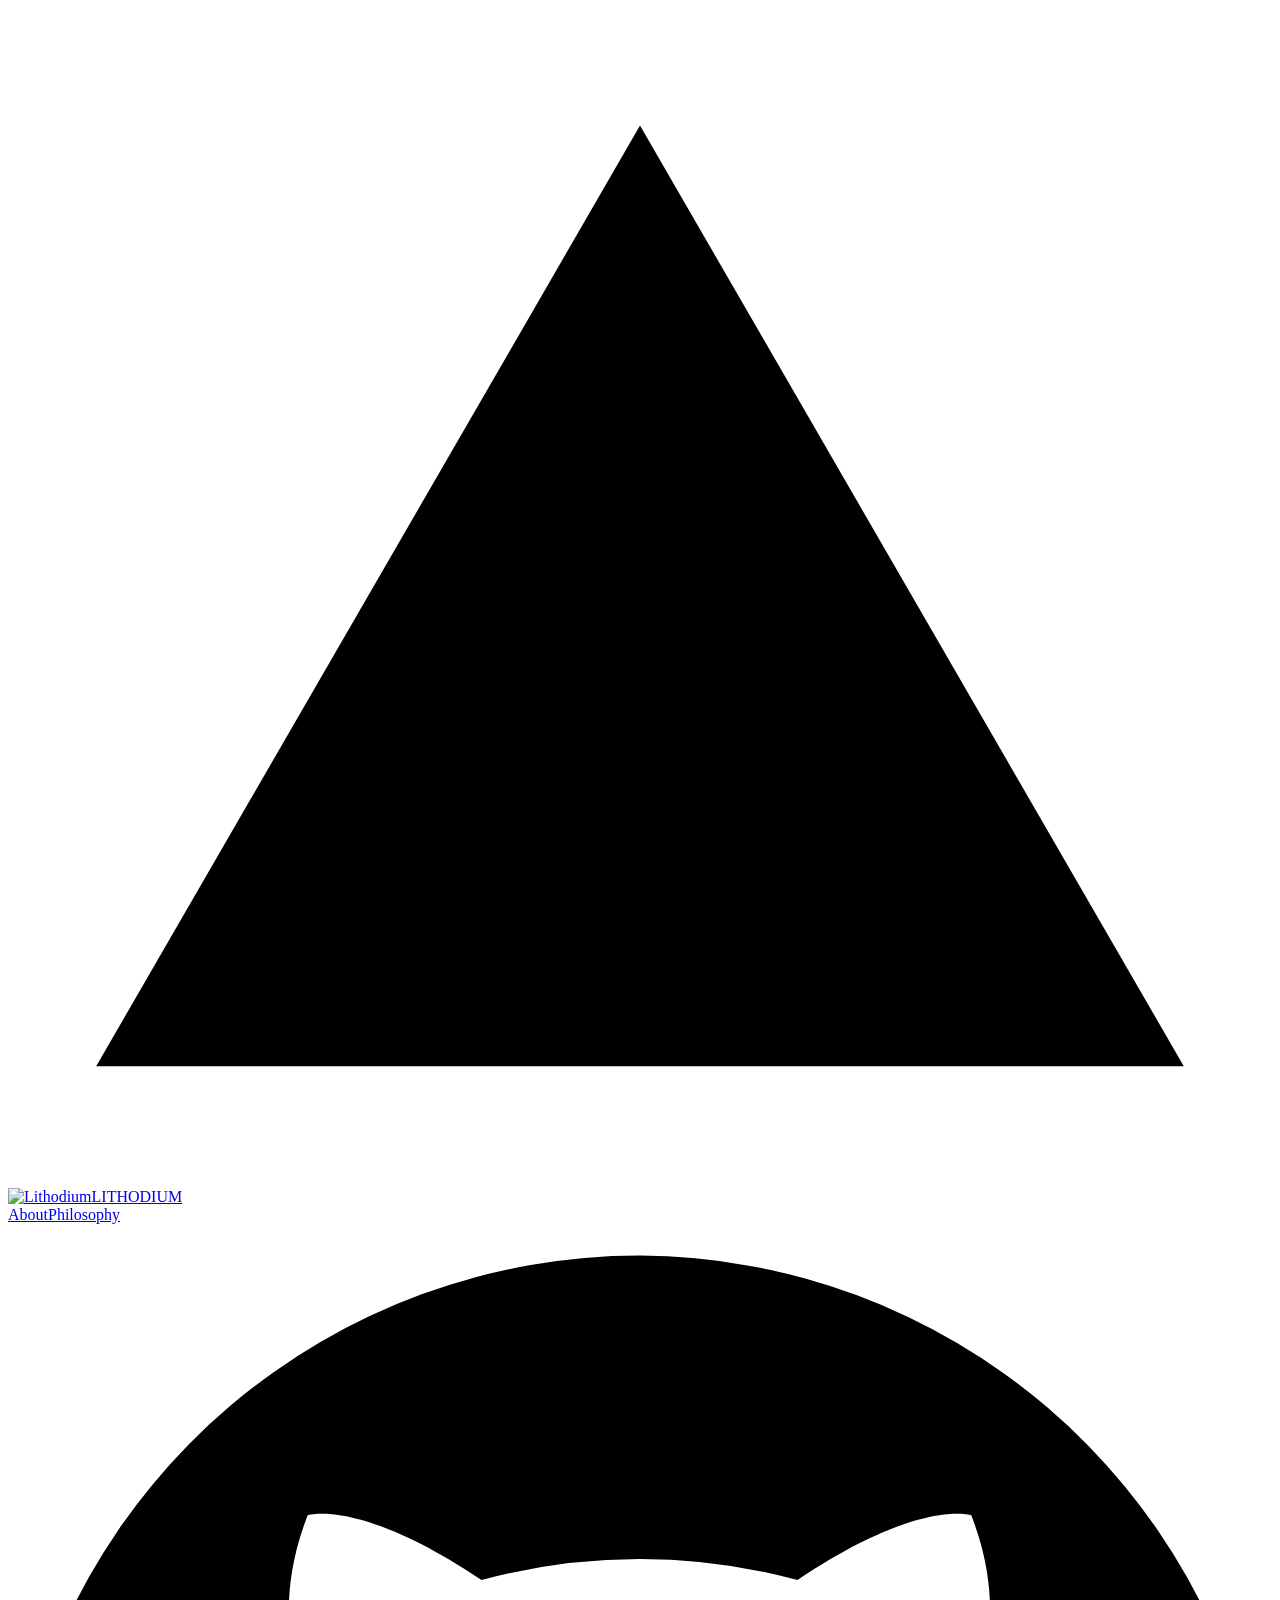
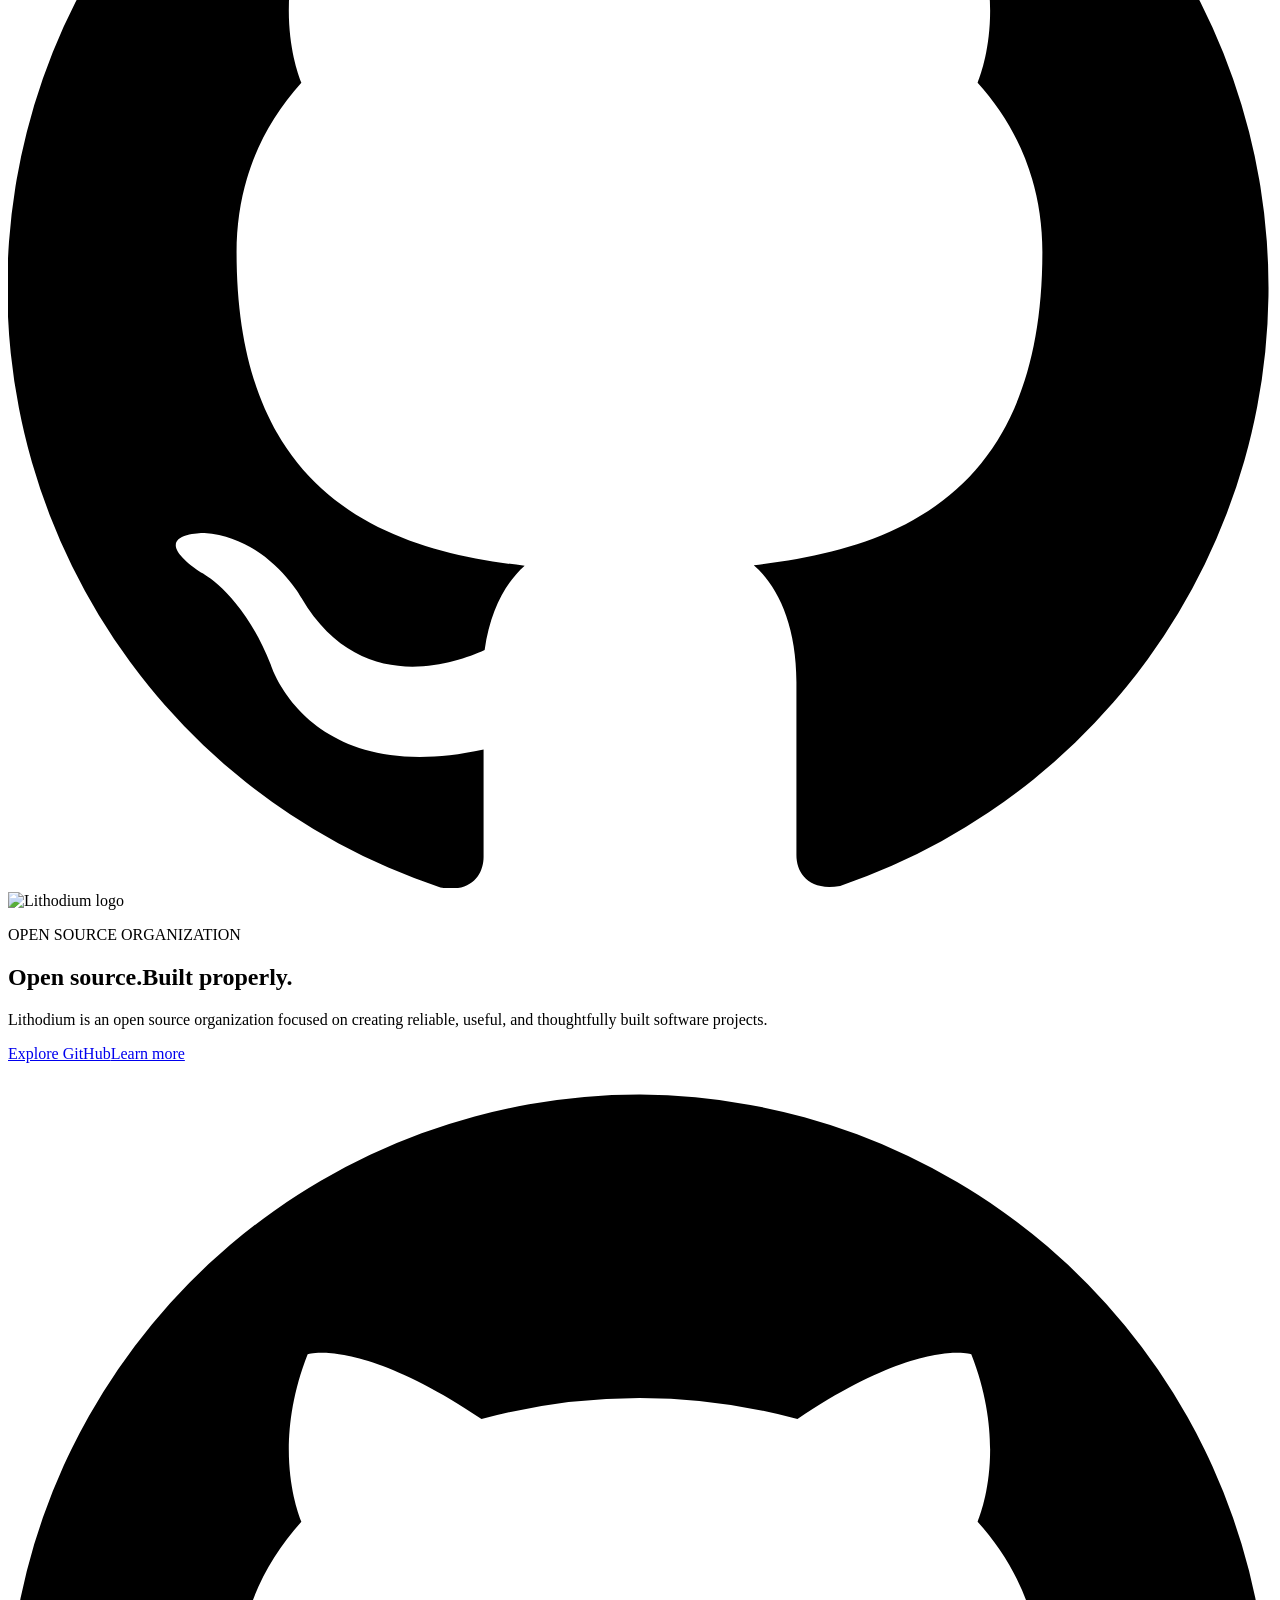
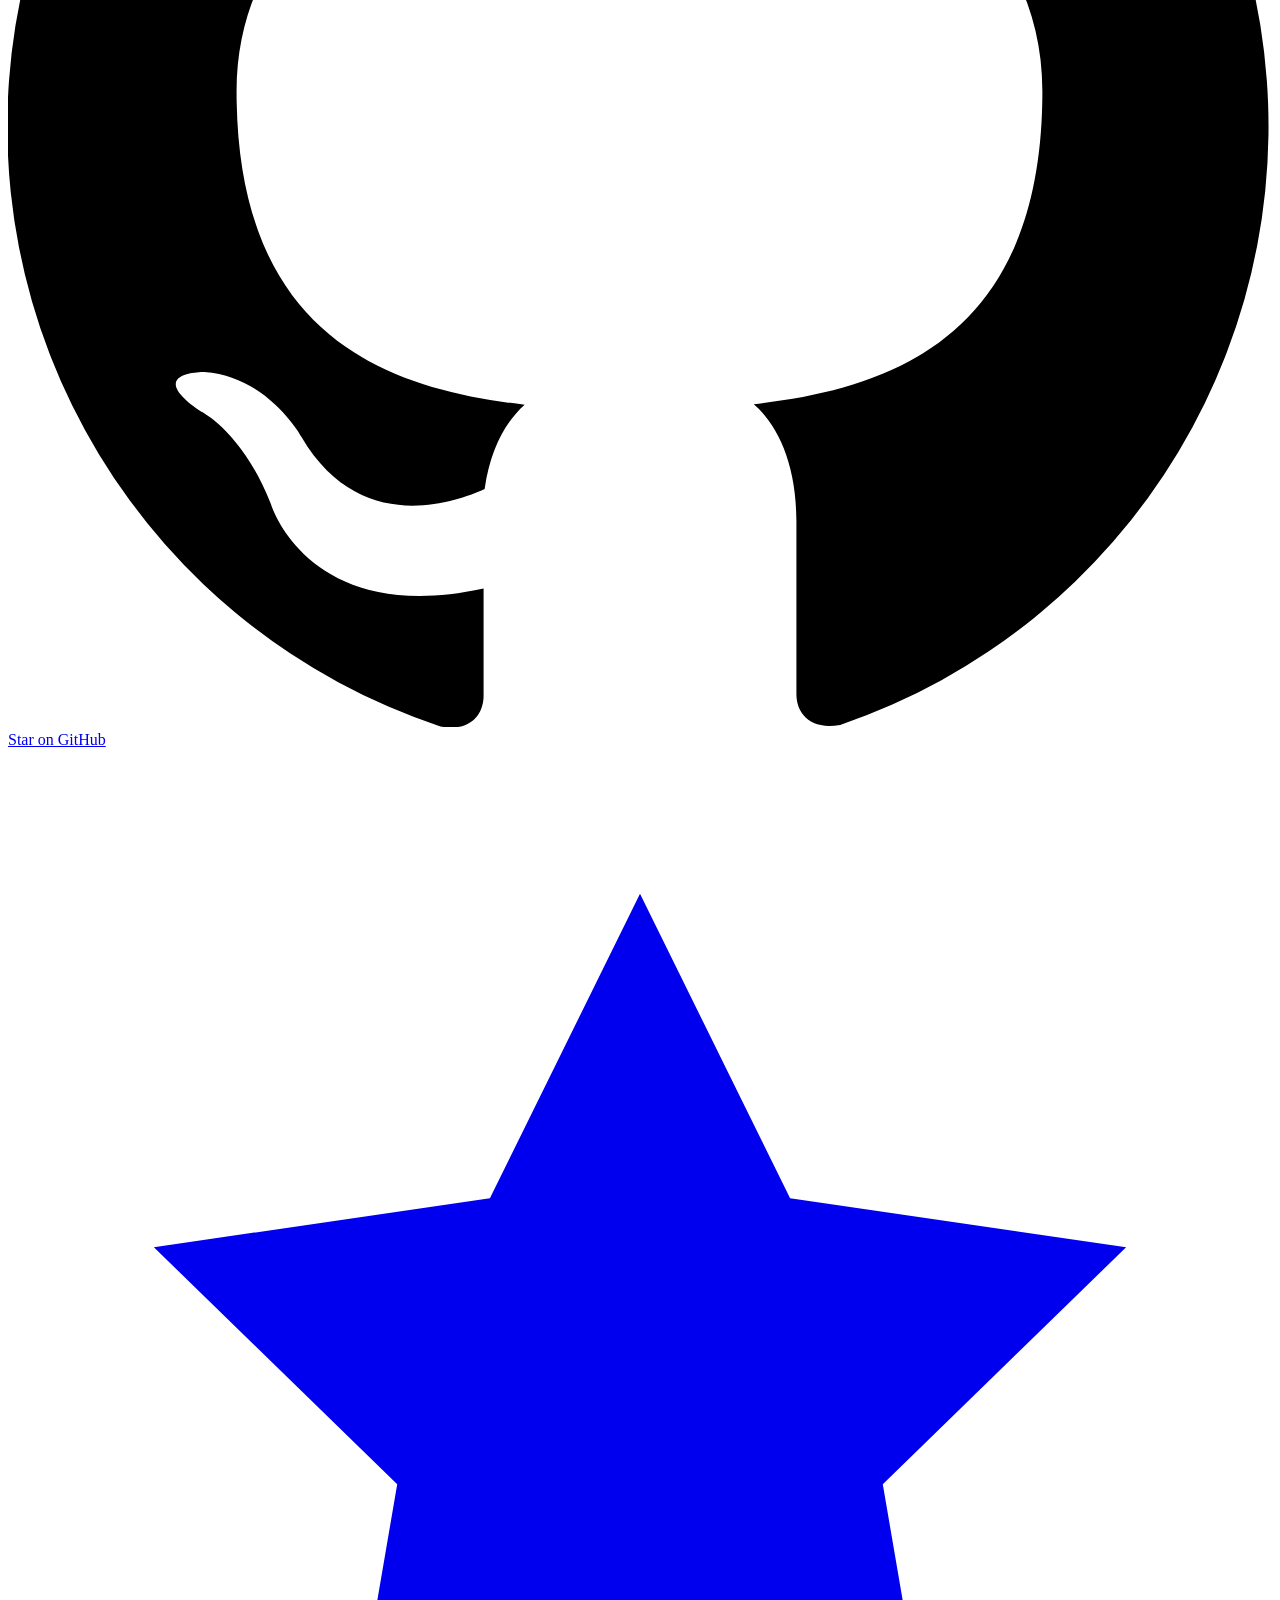
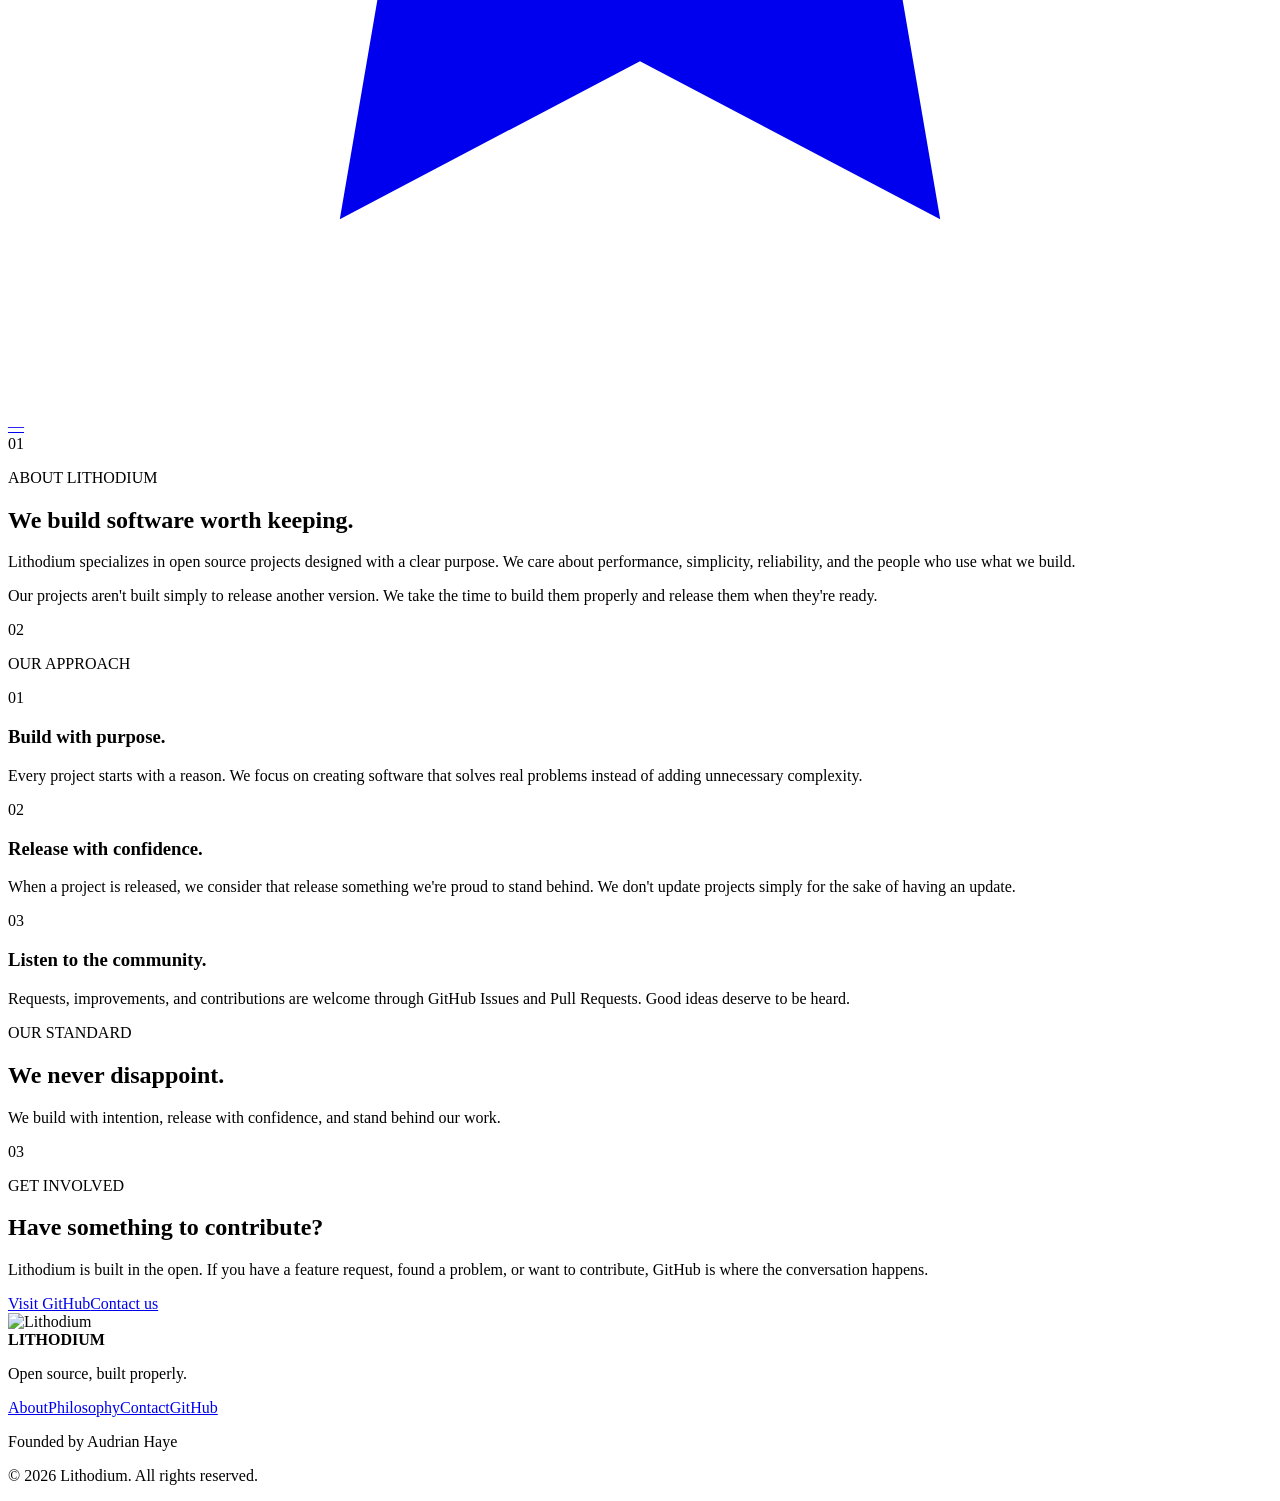
==== commit c6259861: "Apply custom GitHub controls and site loader to homepage" ====
--- a/index.html
+++ b/index.html
@@ -1,70 +1,17 @@
 <!DOCTYPE html>
 <html lang="en">
 <head>
-    <meta charset="UTF-8">
-    <meta name="viewport" content="width=device-width, initial-scale=1.0">
-    <title>Lithodium — Open Source, Built Properly.</title>
-    <meta name="description" content="Lithodium is an open source organization founded by Audrian Haye, focused on building reliable software and projects that last.">
-    <meta name="author" content="Audrian Haye">
-    <link rel="icon" type="image/png" sizes="512x512" href="/demo-repository/assets/Lithodium-NoBg.png?v=2">
-    <link rel="shortcut icon" type="image/png" href="/demo-repository/assets/Lithodium-NoBg.png?v=2">
-    <link rel="apple-touch-icon" sizes="512x512" href="/demo-repository/assets/Lithodium-NoBg.png?v=2">
-    <link rel="stylesheet" href="/demo-repository/style.css">
+<meta charset="UTF-8"><meta name="viewport" content="width=device-width, initial-scale=1.0"><title>Lithodium — Open Source, Built Properly.</title><meta name="description" content="Lithodium is an open source organization founded by Audrian Haye, focused on building reliable software and projects that last."><meta name="author" content="Audrian Haye"><link rel="icon" type="image/png" sizes="512x512" href="/demo-repository/assets/Lithodium-NoBg.png?v=3"><link rel="stylesheet" href="/demo-repository/style.css">
 </head>
-<body>
-    <header class="navbar">
-        <div class="container navbar-inner">
-            <a href="/demo-repository/" class="brand"><img src="/demo-repository/assets/Lithodium-NoBg.png" alt="Lithodium" class="brand-logo"><span class="brand-name">LITHODIUM</span></a>
-            <nav class="navigation">
-                <a href="/demo-repository/about">About</a>
-                <a href="/demo-repository/philosophy">Philosophy</a>
-                <a href="https://github.com/LITHPIUM" target="_blank" rel="noopener">GitHub</a>
-            </nav>
-        </div>
-    </header>
-    <main>
-        <section class="hero">
-            <div class="container hero-content">
-                <img src="/demo-repository/assets/Lithodium-NoBg.png" alt="Lithodium logo" class="hero-logo">
-                <p class="eyebrow">OPEN SOURCE ORGANIZATION</p>
-                <h1>Open source.<span>Built properly.</span></h1>
-                <p class="hero-description">Lithodium is an open source organization focused on creating reliable, useful, and thoughtfully built software projects.</p>
-                <div class="hero-actions">
-                    <a href="https://github.com/LITHPIUM" target="_blank" rel="noopener" class="button button-primary">Explore GitHub</a>
-                    <a href="/demo-repository/about" class="button button-secondary">Learn more</a>
-                </div>
-            </div>
-        </section>
-        <section class="section">
-            <div class="container">
-                <div class="section-label"><span>01</span><p>ABOUT LITHODIUM</p></div>
-                <div class="section-grid">
-                    <div><h2>We build software <span>worth keeping.</span></h2></div>
-                    <div class="section-copy">
-                        <p>Lithodium specializes in open source projects designed with a clear purpose. We care about performance, simplicity, reliability, and the people who use what we build.</p>
-                        <p>Our projects aren't built simply to release another version. We take the time to build them properly and release them when they're ready.</p>
-                    </div>
-                </div>
-            </div>
-        </section>
-        <section class="section philosophy">
-            <div class="container">
-                <div class="section-label"><span>02</span><p>OUR APPROACH</p></div>
-                <div class="philosophy-grid">
-                    <article class="feature"><span class="feature-number">01</span><h3>Build with purpose.</h3><p>Every project starts with a reason. We focus on creating software that solves real problems instead of adding unnecessary complexity.</p></article>
-                    <article class="feature"><span class="feature-number">02</span><h3>Release with confidence.</h3><p>When a project is released, we consider that release something we're proud to stand behind. We don't update projects simply for the sake of having an update.</p></article>
-                    <article class="feature"><span class="feature-number">03</span><h3>Listen to the community.</h3><p>Requests, improvements, and contributions are welcome through GitHub Issues and Pull Requests. Good ideas deserve to be heard.</p></article>
-                </div>
-            </div>
-        </section>
-        <section class="statement"><div class="container statement-content"><p class="eyebrow">OUR STANDARD</p><h2>We never disappoint.</h2><p>We build with intention, release with confidence, and stand behind our work.</p></div></section>
-        <section class="section">
-            <div class="container community-content">
-                <div><div class="section-label"><span>03</span><p>GET INVOLVED</p></div><h2>Have something <span>to contribute?</span></h2></div>
-                <div class="community-copy"><p>Lithodium is built in the open. If you have a feature request, found a problem, or want to contribute, GitHub is where the conversation happens.</p><div class="community-actions"><a href="https://github.com/LITHPIUM" target="_blank" rel="noopener" class="button button-primary">Visit GitHub</a><a href="/demo-repository/contact" class="button button-secondary">Contact us</a></div></div>
-            </div>
-        </section>
-    </main>
-    <footer><div class="container footer-inner"><div class="footer-brand"><img src="/demo-repository/assets/Lithodium-NoBg.png" alt="Lithodium" class="footer-logo"><div><strong>LITHODIUM</strong><p>Open source, built properly.</p></div></div><div class="footer-links"><a href="/demo-repository/about">About</a><a href="/demo-repository/philosophy">Philosophy</a><a href="/demo-repository/contact">Contact</a><a href="https://github.com/LITHPIUM" target="_blank" rel="noopener">GitHub</a></div><div class="footer-meta"><p>Founded by Audrian Haye</p><p>© 2026 Lithodium. All rights reserved.</p></div></div></footer>
-</body>
-</html>
+<body class="is-loading">
+<div class="site-loader" aria-hidden="true"><div class="loader triangle"><svg viewBox="0 0 86 80"><polygon points="43 8 80 72 6 72"></polygon></svg></div></div>
+<header class="navbar"><div class="container navbar-inner"><a href="/demo-repository/" class="brand"><img src="/demo-repository/assets/Lithodium-NoBg.png" alt="Lithodium" class="brand-logo"><span class="brand-name">LITHODIUM</span></a><nav class="navigation"><a href="/demo-repository/about">About</a><a href="/demo-repository/philosophy">Philosophy</a><a href="https://github.com/LITHPIUM" target="_blank" rel="noopener" aria-label="Lithodium on GitHub" class="github-icon"><svg viewBox="0 0 24 24" aria-hidden="true"><path d="M12 .6a12 12 0 0 0-3.79 23.39c.6.11.82-.26.82-.58v-2.04c-3.34.73-4.04-1.61-4.04-1.61-.55-1.39-1.34-1.76-1.34-1.76-1.09-.75.08-.74.08-.74 1.2.08 1.84 1.23 1.84 1.23 1.07 1.83 2.8 1.3 3.48.99.11-.78.42-1.3.76-1.6-2.67-.3-5.47-1.34-5.47-5.95 0-1.31.47-2.38 1.23-3.22-.12-.3-.53-1.52.12-3.18 0 0 1-.32 3.3 1.23a11.45 11.45 0 0 1 6 0c2.3-1.55 3.3-1.23 3.3-1.23.65 1.66.24 2.88.12 3.18.76.84 1.23 1.91 1.23 3.22 0 4.62-2.8 5.64-5.48 5.94.43.37.81 1.1.81 2.22v3.29c0 .32.22.69.83.58A12 12 0 0 0 12 .6Z"></path></svg></a></nav></div></header>
+<main>
+<section class="hero"><div class="container hero-content"><img src="/demo-repository/assets/Lithodium-NoBg.png" alt="Lithodium logo" class="hero-logo"><p class="eyebrow">OPEN SOURCE ORGANIZATION</p><h1>Open source.<span>Built properly.</span></h1><p class="hero-description">Lithodium is an open source organization focused on creating reliable, useful, and thoughtfully built software projects.</p><div class="hero-actions"><a href="https://github.com/LITHPIUM" target="_blank" rel="noopener" class="button button-primary">Explore GitHub</a><a href="/demo-repository/about" class="button button-secondary">Learn more</a><a href="https://github.com/LITHPIUM/demo-repository" target="_blank" rel="noopener" class="github-star" aria-label="Star Lithodium on GitHub"><svg class="github-star-icon" viewBox="0 0 24 24" aria-hidden="true"><path d="M12 .6a12 12 0 0 0-3.79 23.39c.6.11.82-.26.82-.58v-2.04c-3.34.73-4.04-1.61-4.04-1.61-.55-1.39-1.34-1.76-1.34-1.76-1.09-.75.08-.74.08-.74 1.2.08 1.84 1.23 1.84 1.23 1.07 1.83 2.8 1.3 3.48.99.11-.78.42-1.3.76-1.6-2.67-.3-5.47-1.34-5.47-5.95 0-1.31.47-2.38 1.23-3.22-.12-.3-.53-1.52.12-3.18 0 0 1-.32 3.3 1.23a11.45 11.45 0 0 1 6 0c2.3-1.55 3.3-1.23 3.3-1.23.65 1.66.24 2.88.12 3.18.76.84 1.23 1.91 1.23 3.22 0 4.62-2.8 5.64-5.48 5.94.43.37.81 1.1.81 2.22v3.29c0 .32.22.69.83.58A12 12 0 0 0 12 .6Z"></path></svg><span>Star on GitHub</span><span class="github-star-divider"></span><svg class="github-star-star" viewBox="0 0 24 24" fill="currentColor" aria-hidden="true"><path d="m12 2.75 2.85 5.78 6.38.93-4.62 4.5 1.09 6.36L12 17.32l-5.7 3 1.09-6.36-4.62-4.5 6.38-.93L12 2.75Z"></path></svg><span class="github-star-count" data-github-stars>—</span></a></div></div></section>
+<section class="section"><div class="container"><div class="section-label"><span>01</span><p>ABOUT LITHODIUM</p></div><div class="section-grid"><div><h2>We build software <span>worth keeping.</span></h2></div><div class="section-copy"><p>Lithodium specializes in open source projects designed with a clear purpose. We care about performance, simplicity, reliability, and the people who use what we build.</p><p>Our projects aren't built simply to release another version. We take the time to build them properly and release them when they're ready.</p></div></div></div></section>
+<section class="section philosophy"><div class="container"><div class="section-label"><span>02</span><p>OUR APPROACH</p></div><div class="philosophy-grid"><article class="feature"><span class="feature-number">01</span><h3>Build with purpose.</h3><p>Every project starts with a reason. We focus on creating software that solves real problems instead of adding unnecessary complexity.</p></article><article class="feature"><span class="feature-number">02</span><h3>Release with confidence.</h3><p>When a project is released, we consider that release something we're proud to stand behind. We don't update projects simply for the sake of having an update.</p></article><article class="feature"><span class="feature-number">03</span><h3>Listen to the community.</h3><p>Requests, improvements, and contributions are welcome through GitHub Issues and Pull Requests. Good ideas deserve to be heard.</p></article></div></div></section>
+<section class="statement"><div class="container statement-content"><p class="eyebrow">OUR STANDARD</p><h2>We never disappoint.</h2><p>We build with intention, release with confidence, and stand behind our work.</p></div></section>
+<section class="section"><div class="container community-content"><div><div class="section-label"><span>03</span><p>GET INVOLVED</p></div><h2>Have something <span>to contribute?</span></h2></div><div class="community-copy"><p>Lithodium is built in the open. If you have a feature request, found a problem, or want to contribute, GitHub is where the conversation happens.</p><div class="community-actions"><a href="https://github.com/LITHPIUM" target="_blank" rel="noopener" class="button button-primary">Visit GitHub</a><a href="/demo-repository/contact" class="button button-secondary">Contact us</a></div></div></div></section>
+</main>
+<footer><div class="container footer-inner"><div class="footer-brand"><img src="/demo-repository/assets/Lithodium-NoBg.png" alt="Lithodium" class="footer-logo"><div><strong>LITHODIUM</strong><p>Open source, built properly.</p></div></div><div class="footer-links"><a href="/demo-repository/about">About</a><a href="/demo-repository/philosophy">Philosophy</a><a href="/demo-repository/contact">Contact</a><a href="https://github.com/LITHPIUM" target="_blank" rel="noopener">GitHub</a></div><div class="footer-meta"><p>Founded by Audrian Haye</p><p>© 2026 Lithodium. All rights reserved.</p></div></div></footer>
+<script src="/demo-repository/app.js"></script></body></html>
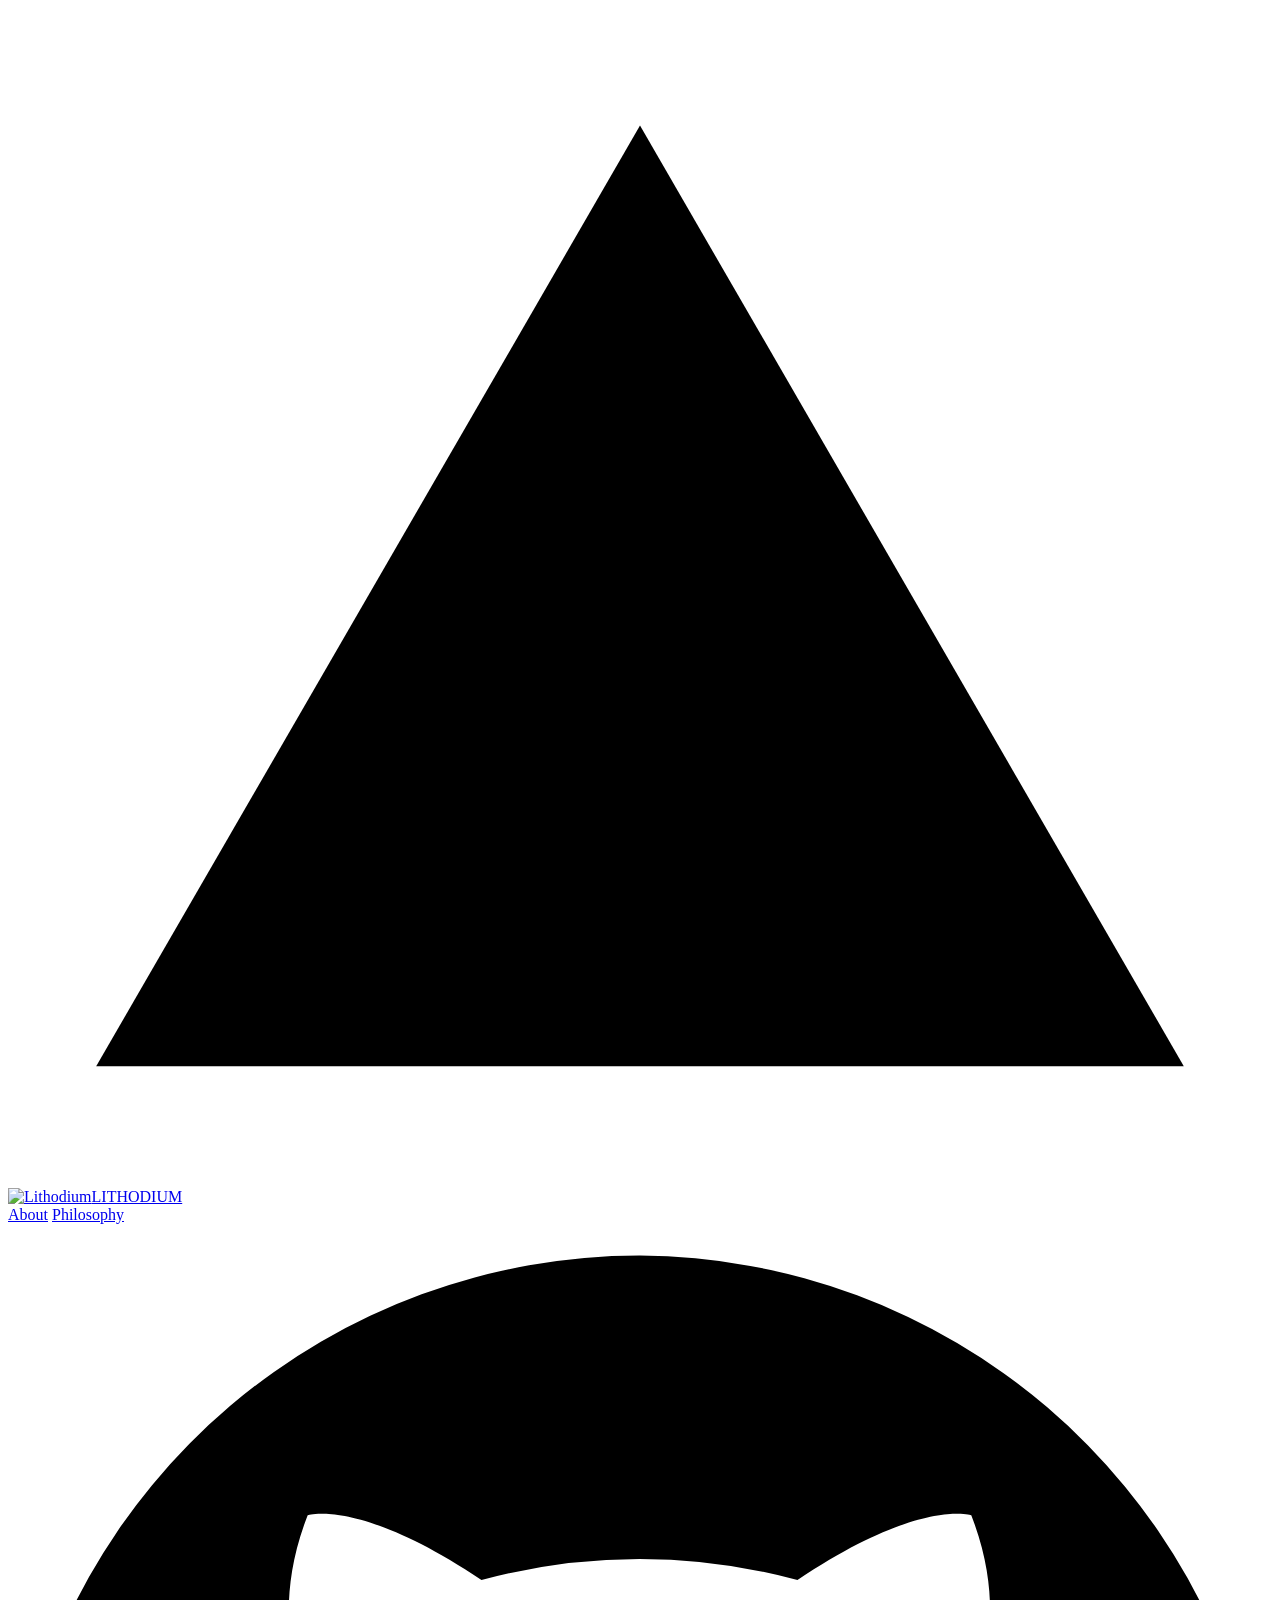
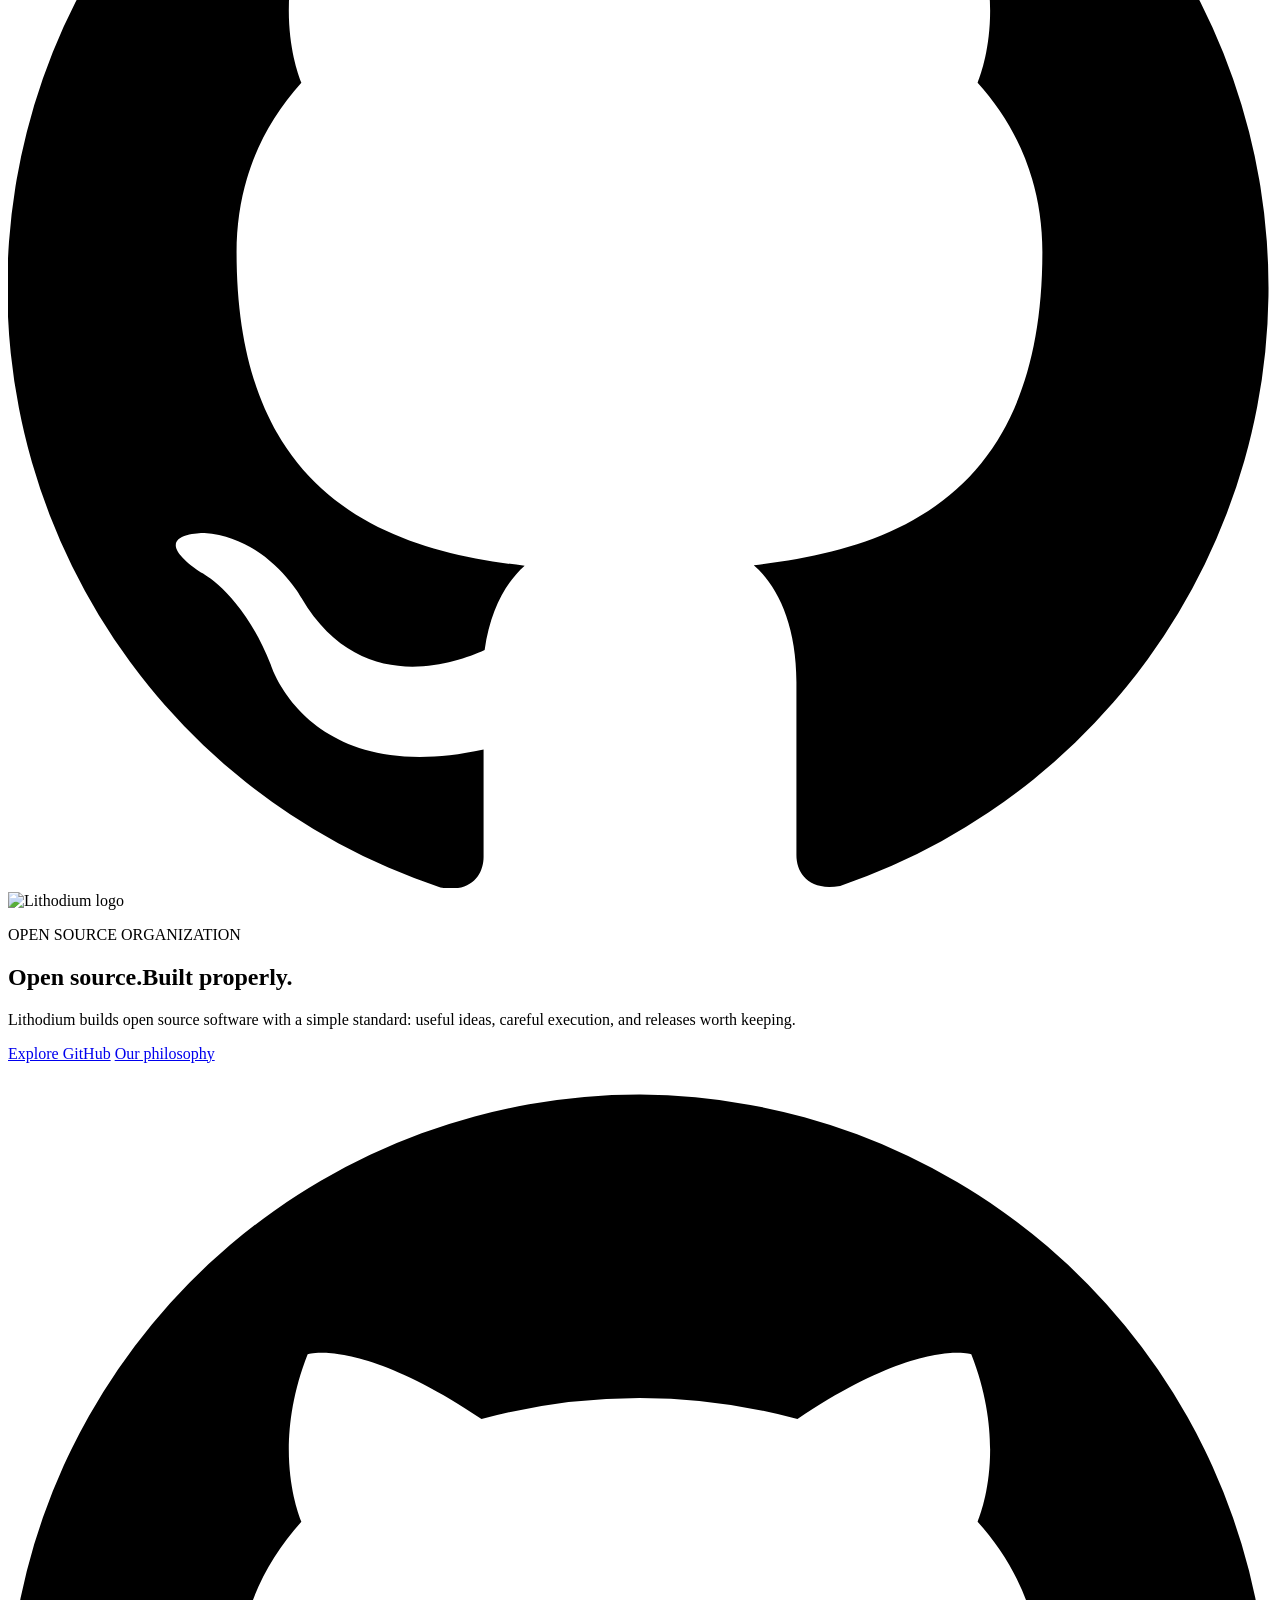
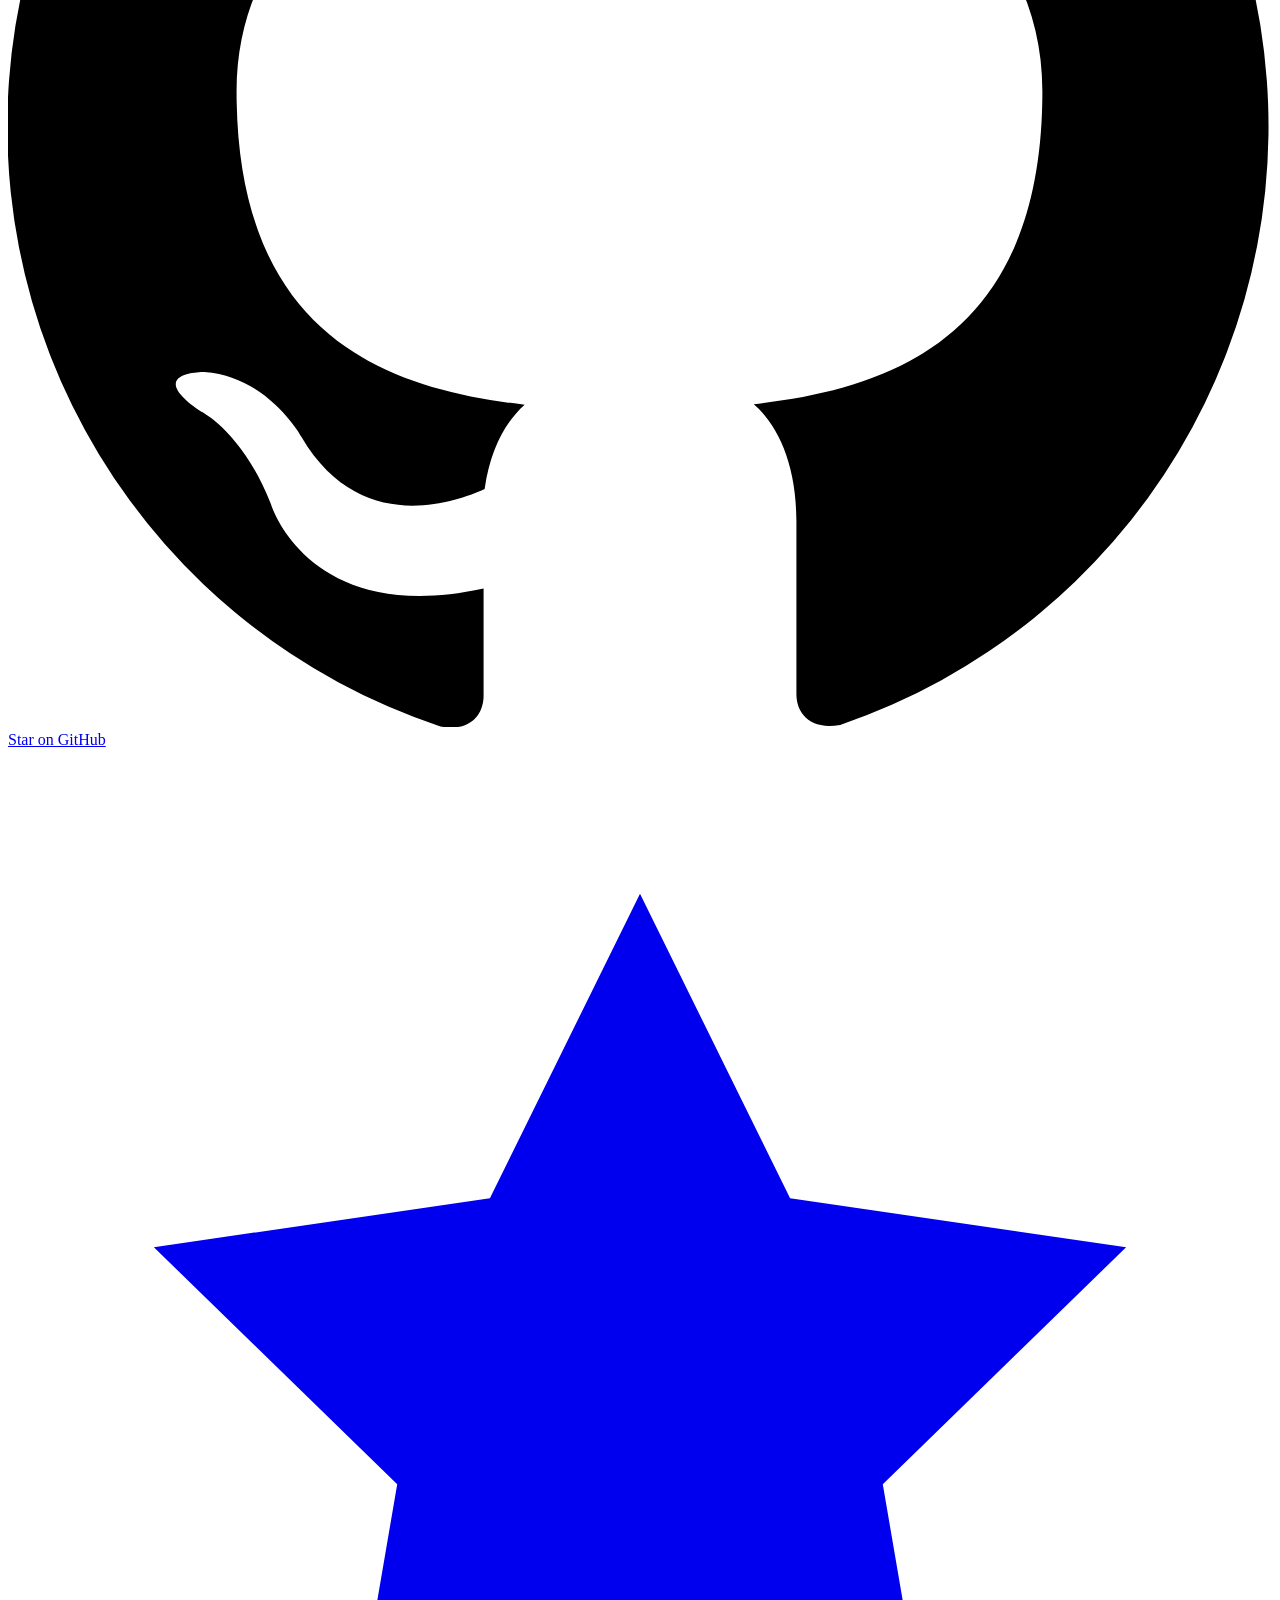
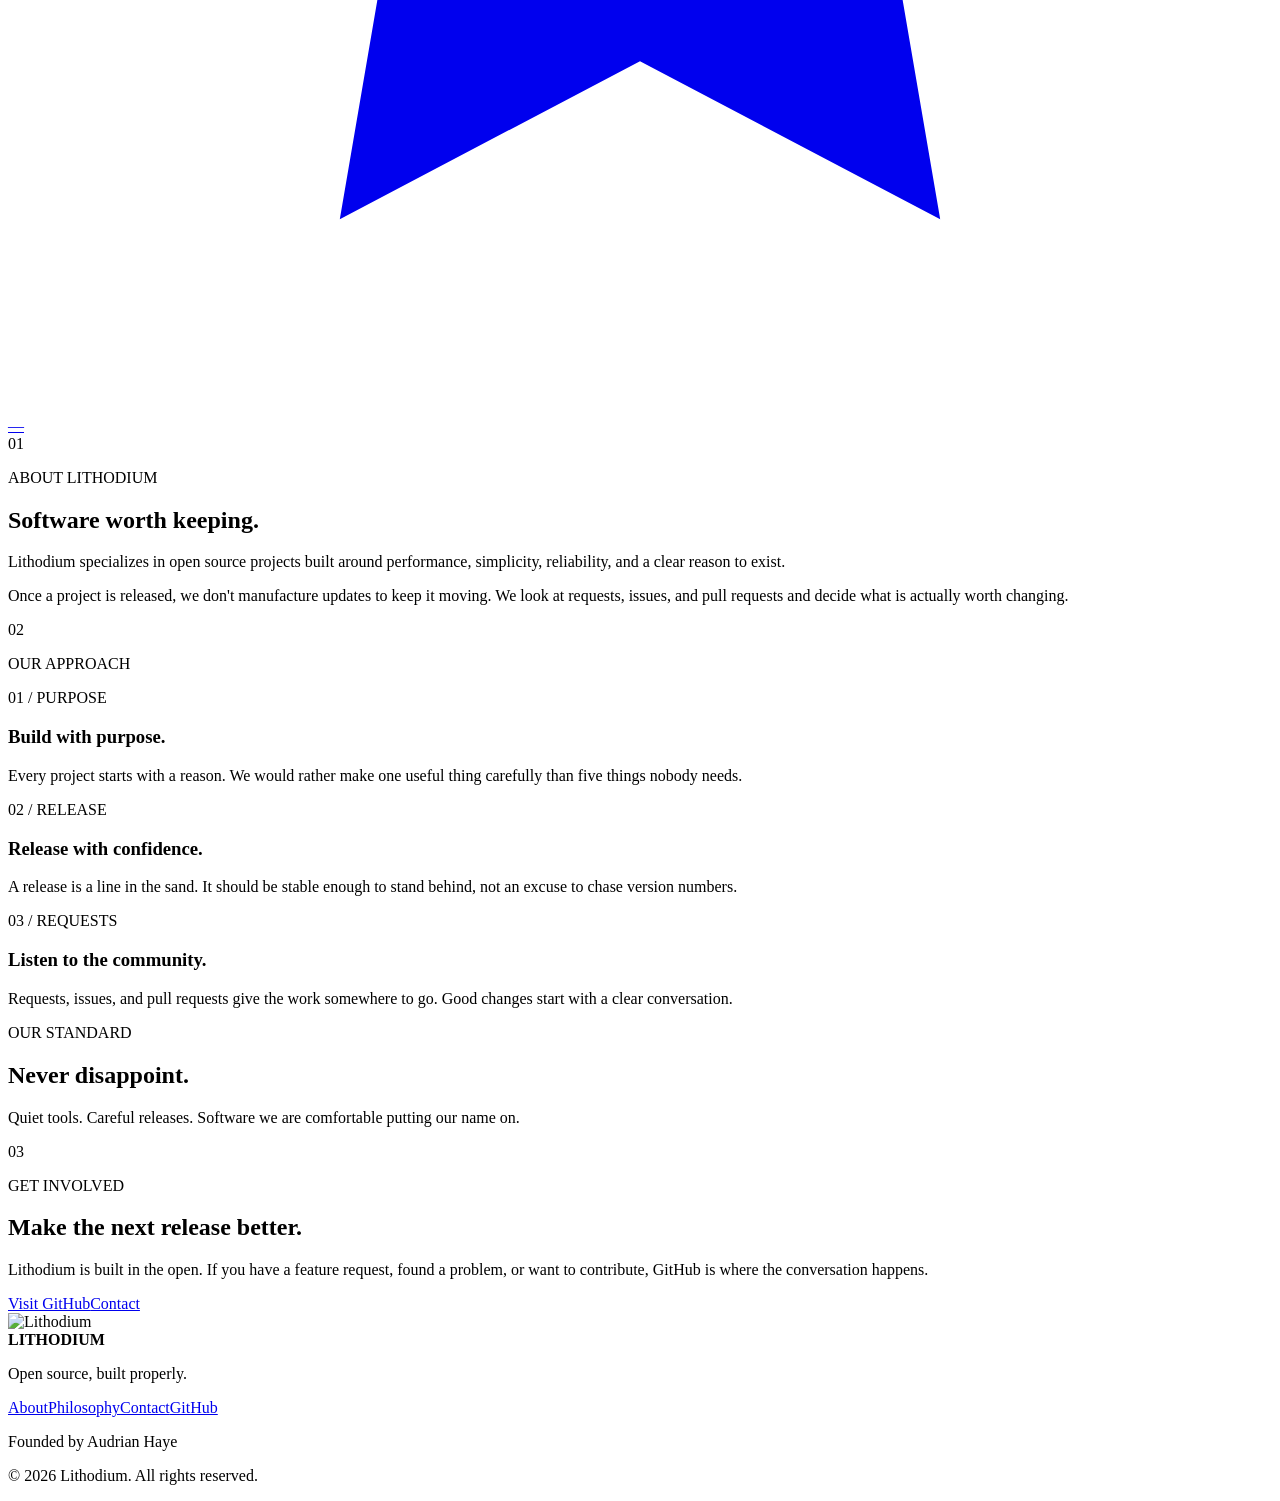
==== commit c1a93c19: "Refine homepage copy and composition for the editorial design system" ====
--- a/index.html
+++ b/index.html
@@ -1,17 +1,87 @@
 <!DOCTYPE html>
 <html lang="en">
 <head>
-<meta charset="UTF-8"><meta name="viewport" content="width=device-width, initial-scale=1.0"><title>Lithodium — Open Source, Built Properly.</title><meta name="description" content="Lithodium is an open source organization founded by Audrian Haye, focused on building reliable software and projects that last."><meta name="author" content="Audrian Haye"><link rel="icon" type="image/png" sizes="512x512" href="/demo-repository/assets/Lithodium-NoBg.png?v=3"><link rel="stylesheet" href="/demo-repository/style.css">
+<meta charset="UTF-8">
+<meta name="viewport" content="width=device-width, initial-scale=1.0">
+<title>Lithodium — Open Source, Built Properly.</title>
+<meta name="description" content="Lithodium is an open source organization founded by Audrian Haye, focused on building reliable software and projects that last.">
+<meta name="author" content="Audrian Haye">
+<link rel="icon" type="image/png" sizes="512x512" href="/demo-repository/assets/Lithodium-NoBg.png?v=4">
+<link rel="stylesheet" href="/demo-repository/style.css">
 </head>
 <body class="is-loading">
 <div class="site-loader" aria-hidden="true"><div class="loader triangle"><svg viewBox="0 0 86 80"><polygon points="43 8 80 72 6 72"></polygon></svg></div></div>
-<header class="navbar"><div class="container navbar-inner"><a href="/demo-repository/" class="brand"><img src="/demo-repository/assets/Lithodium-NoBg.png" alt="Lithodium" class="brand-logo"><span class="brand-name">LITHODIUM</span></a><nav class="navigation"><a href="/demo-repository/about">About</a><a href="/demo-repository/philosophy">Philosophy</a><a href="https://github.com/LITHPIUM" target="_blank" rel="noopener" aria-label="Lithodium on GitHub" class="github-icon"><svg viewBox="0 0 24 24" aria-hidden="true"><path d="M12 .6a12 12 0 0 0-3.79 23.39c.6.11.82-.26.82-.58v-2.04c-3.34.73-4.04-1.61-4.04-1.61-.55-1.39-1.34-1.76-1.34-1.76-1.09-.75.08-.74.08-.74 1.2.08 1.84 1.23 1.84 1.23 1.07 1.83 2.8 1.3 3.48.99.11-.78.42-1.3.76-1.6-2.67-.3-5.47-1.34-5.47-5.95 0-1.31.47-2.38 1.23-3.22-.12-.3-.53-1.52.12-3.18 0 0 1-.32 3.3 1.23a11.45 11.45 0 0 1 6 0c2.3-1.55 3.3-1.23 3.3-1.23.65 1.66.24 2.88.12 3.18.76.84 1.23 1.91 1.23 3.22 0 4.62-2.8 5.64-5.48 5.94.43.37.81 1.1.81 2.22v3.29c0 .32.22.69.83.58A12 12 0 0 0 12 .6Z"></path></svg></a></nav></div></header>
+
+<header class="navbar">
+  <div class="container navbar-inner">
+    <a href="/demo-repository/" class="brand"><img src="/demo-repository/assets/Lithodium-NoBg.png" alt="Lithodium" class="brand-logo"><span class="brand-name">LITHODIUM</span></a>
+    <nav class="navigation">
+      <a href="/demo-repository/about">About</a>
+      <a href="/demo-repository/philosophy">Philosophy</a>
+      <a href="https://github.com/LITHPIUM" target="_blank" rel="noopener" aria-label="Lithodium on GitHub" class="github-icon"><svg viewBox="0 0 24 24" aria-hidden="true"><path d="M12 .6a12 12 0 0 0-3.79 23.39c.6.11.82-.26.82-.58v-2.04c-3.34.73-4.04-1.61-4.04-1.61-.55-1.39-1.34-1.76-1.34-1.76-1.09-.75.08-.74.08-.74 1.2.08 1.84 1.23 1.84 1.23 1.07 1.83 2.8 1.3 3.48.99.11-.78.42-1.3.76-1.6-2.67-.3-5.47-1.34-5.47-5.95 0-1.31.47-2.38 1.23-3.22-.12-.3-.53-1.52.12-3.18 0 0 1-.32 3.3 1.23a11.45 11.45 0 0 1 6 0c2.3-1.55 3.3-1.23 3.3-1.23.65 1.66.24 2.88.12 3.18.76.84 1.23 1.91 1.23 3.22 0 4.62-2.8 5.64-5.48 5.94.43.37.81 1.1.81 2.22v3.29c0 .32.22.69.83.58A12 12 0 0 0 12 .6Z"></path></svg></a>
+    </nav>
+  </div>
+</header>
+
 <main>
-<section class="hero"><div class="container hero-content"><img src="/demo-repository/assets/Lithodium-NoBg.png" alt="Lithodium logo" class="hero-logo"><p class="eyebrow">OPEN SOURCE ORGANIZATION</p><h1>Open source.<span>Built properly.</span></h1><p class="hero-description">Lithodium is an open source organization focused on creating reliable, useful, and thoughtfully built software projects.</p><div class="hero-actions"><a href="https://github.com/LITHPIUM" target="_blank" rel="noopener" class="button button-primary">Explore GitHub</a><a href="/demo-repository/about" class="button button-secondary">Learn more</a><a href="https://github.com/LITHPIUM/demo-repository" target="_blank" rel="noopener" class="github-star" aria-label="Star Lithodium on GitHub"><svg class="github-star-icon" viewBox="0 0 24 24" aria-hidden="true"><path d="M12 .6a12 12 0 0 0-3.79 23.39c.6.11.82-.26.82-.58v-2.04c-3.34.73-4.04-1.61-4.04-1.61-.55-1.39-1.34-1.76-1.34-1.76-1.09-.75.08-.74.08-.74 1.2.08 1.84 1.23 1.84 1.23 1.07 1.83 2.8 1.3 3.48.99.11-.78.42-1.3.76-1.6-2.67-.3-5.47-1.34-5.47-5.95 0-1.31.47-2.38 1.23-3.22-.12-.3-.53-1.52.12-3.18 0 0 1-.32 3.3 1.23a11.45 11.45 0 0 1 6 0c2.3-1.55 3.3-1.23 3.3-1.23.65 1.66.24 2.88.12 3.18.76.84 1.23 1.91 1.23 3.22 0 4.62-2.8 5.64-5.48 5.94.43.37.81 1.1.81 2.22v3.29c0 .32.22.69.83.58A12 12 0 0 0 12 .6Z"></path></svg><span>Star on GitHub</span><span class="github-star-divider"></span><svg class="github-star-star" viewBox="0 0 24 24" fill="currentColor" aria-hidden="true"><path d="m12 2.75 2.85 5.78 6.38.93-4.62 4.5 1.09 6.36L12 17.32l-5.7 3 1.09-6.36-4.62-4.5 6.38-.93L12 2.75Z"></path></svg><span class="github-star-count" data-github-stars>—</span></a></div></div></section>
-<section class="section"><div class="container"><div class="section-label"><span>01</span><p>ABOUT LITHODIUM</p></div><div class="section-grid"><div><h2>We build software <span>worth keeping.</span></h2></div><div class="section-copy"><p>Lithodium specializes in open source projects designed with a clear purpose. We care about performance, simplicity, reliability, and the people who use what we build.</p><p>Our projects aren't built simply to release another version. We take the time to build them properly and release them when they're ready.</p></div></div></div></section>
-<section class="section philosophy"><div class="container"><div class="section-label"><span>02</span><p>OUR APPROACH</p></div><div class="philosophy-grid"><article class="feature"><span class="feature-number">01</span><h3>Build with purpose.</h3><p>Every project starts with a reason. We focus on creating software that solves real problems instead of adding unnecessary complexity.</p></article><article class="feature"><span class="feature-number">02</span><h3>Release with confidence.</h3><p>When a project is released, we consider that release something we're proud to stand behind. We don't update projects simply for the sake of having an update.</p></article><article class="feature"><span class="feature-number">03</span><h3>Listen to the community.</h3><p>Requests, improvements, and contributions are welcome through GitHub Issues and Pull Requests. Good ideas deserve to be heard.</p></article></div></div></section>
-<section class="statement"><div class="container statement-content"><p class="eyebrow">OUR STANDARD</p><h2>We never disappoint.</h2><p>We build with intention, release with confidence, and stand behind our work.</p></div></section>
-<section class="section"><div class="container community-content"><div><div class="section-label"><span>03</span><p>GET INVOLVED</p></div><h2>Have something <span>to contribute?</span></h2></div><div class="community-copy"><p>Lithodium is built in the open. If you have a feature request, found a problem, or want to contribute, GitHub is where the conversation happens.</p><div class="community-actions"><a href="https://github.com/LITHPIUM" target="_blank" rel="noopener" class="button button-primary">Visit GitHub</a><a href="/demo-repository/contact" class="button button-secondary">Contact us</a></div></div></div></section>
+  <section class="hero">
+    <div class="container hero-content">
+      <img src="/demo-repository/assets/Lithodium-NoBg.png" alt="Lithodium logo" class="hero-logo">
+      <p class="eyebrow">OPEN SOURCE ORGANIZATION</p>
+      <h1>Open source.<span>Built properly.</span></h1>
+      <p class="hero-description">Lithodium builds open source software with a simple standard: useful ideas, careful execution, and releases worth keeping.</p>
+      <div class="hero-actions">
+        <a href="https://github.com/LITHPIUM" target="_blank" rel="noopener" class="button button-primary">Explore GitHub</a>
+        <a href="/demo-repository/philosophy" class="button button-secondary">Our philosophy</a>
+        <a href="https://github.com/LITHPIUM/demo-repository" target="_blank" rel="noopener" class="github-star" aria-label="Star Lithodium on GitHub"><svg class="github-star-icon" viewBox="0 0 24 24" aria-hidden="true"><path d="M12 .6a12 12 0 0 0-3.79 23.39c.6.11.82-.26.82-.58v-2.04c-3.34.73-4.04-1.61-4.04-1.61-.55-1.39-1.34-1.76-1.34-1.76-1.09-.75.08-.74.08-.74 1.2.08 1.84 1.23 1.84 1.23 1.07 1.83 2.8 1.3 3.48.99.11-.78.42-1.3.76-1.6-2.67-.3-5.47-1.34-5.47-5.95 0-1.31.47-2.38 1.23-3.22-.12-.3-.53-1.52.12-3.18 0 0 1-.32 3.3 1.23a11.45 11.45 0 0 1 6 0c2.3-1.55 3.3-1.23 3.3-1.23.65 1.66.24 2.88.12 3.18.76.84 1.23 1.91 1.23 3.22 0 4.62-2.8 5.64-5.48 5.94.43.37.81 1.1.81 2.22v3.29c0 .32.22.69.83.58A12 12 0 0 0 12 .6Z"></path></svg><span>Star on GitHub</span><span class="github-star-divider"></span><svg class="github-star-star" viewBox="0 0 24 24" fill="currentColor" aria-hidden="true"><path d="m12 2.75 2.85 5.78 6.38.93-4.62 4.5 1.09 6.36L12 17.32l-5.7 3 1.09-6.36-4.62-4.5 6.38-.93L12 2.75Z"></path></svg><span class="github-star-count" data-github-stars>—</span></a>
+      </div>
+    </div>
+  </section>
+
+  <section class="section">
+    <div class="container">
+      <div class="section-label"><span>01</span><p>ABOUT LITHODIUM</p></div>
+      <div class="section-grid">
+        <div><h2>Software <span>worth keeping.</span></h2></div>
+        <div class="section-copy"><p>Lithodium specializes in open source projects built around performance, simplicity, reliability, and a clear reason to exist.</p><p>Once a project is released, we don't manufacture updates to keep it moving. We look at requests, issues, and pull requests and decide what is actually worth changing.</p></div>
+      </div>
+    </div>
+  </section>
+
+  <section class="section philosophy">
+    <div class="container">
+      <div class="section-label"><span>02</span><p>OUR APPROACH</p></div>
+      <div class="philosophy-grid">
+        <article class="feature"><span class="feature-number">01 / PURPOSE</span><h3>Build with purpose.</h3><p>Every project starts with a reason. We would rather make one useful thing carefully than five things nobody needs.</p></article>
+        <article class="feature"><span class="feature-number">02 / RELEASE</span><h3>Release with confidence.</h3><p>A release is a line in the sand. It should be stable enough to stand behind, not an excuse to chase version numbers.</p></article>
+        <article class="feature"><span class="feature-number">03 / REQUESTS</span><h3>Listen to the community.</h3><p>Requests, issues, and pull requests give the work somewhere to go. Good changes start with a clear conversation.</p></article>
+      </div>
+    </div>
+  </section>
+
+  <section class="statement">
+    <div class="container statement-content">
+      <p class="eyebrow">OUR STANDARD</p>
+      <h2>Never disappoint.</h2>
+      <p>Quiet tools. Careful releases. Software we are comfortable putting our name on.</p>
+    </div>
+  </section>
+
+  <section class="section">
+    <div class="container community-content">
+      <div><div class="section-label"><span>03</span><p>GET INVOLVED</p></div><h2>Make the next release <span>better.</span></h2></div>
+      <div class="community-copy"><p>Lithodium is built in the open. If you have a feature request, found a problem, or want to contribute, GitHub is where the conversation happens.</p><div class="community-actions"><a href="https://github.com/LITHPIUM" target="_blank" rel="noopener" class="button button-primary">Visit GitHub</a><a href="/demo-repository/contact" class="button button-secondary">Contact</a></div></div>
+    </div>
+  </section>
 </main>
-<footer><div class="container footer-inner"><div class="footer-brand"><img src="/demo-repository/assets/Lithodium-NoBg.png" alt="Lithodium" class="footer-logo"><div><strong>LITHODIUM</strong><p>Open source, built properly.</p></div></div><div class="footer-links"><a href="/demo-repository/about">About</a><a href="/demo-repository/philosophy">Philosophy</a><a href="/demo-repository/contact">Contact</a><a href="https://github.com/LITHPIUM" target="_blank" rel="noopener">GitHub</a></div><div class="footer-meta"><p>Founded by Audrian Haye</p><p>© 2026 Lithodium. All rights reserved.</p></div></div></footer>
-<script src="/demo-repository/app.js"></script></body></html>
+
+<footer>
+  <div class="container footer-inner">
+    <div class="footer-brand"><img src="/demo-repository/assets/Lithodium-NoBg.png" alt="Lithodium" class="footer-logo"><div><strong>LITHODIUM</strong><p>Open source, built properly.</p></div></div>
+    <div class="footer-links"><a href="/demo-repository/about">About</a><a href="/demo-repository/philosophy">Philosophy</a><a href="/demo-repository/contact">Contact</a><a href="https://github.com/LITHPIUM" target="_blank" rel="noopener">GitHub</a></div>
+    <div class="footer-meta"><p>Founded by Audrian Haye</p><p>© 2026 Lithodium. All rights reserved.</p></div>
+  </div>
+</footer>
+<script src="/demo-repository/app.js"></script>
+</body>
+</html>
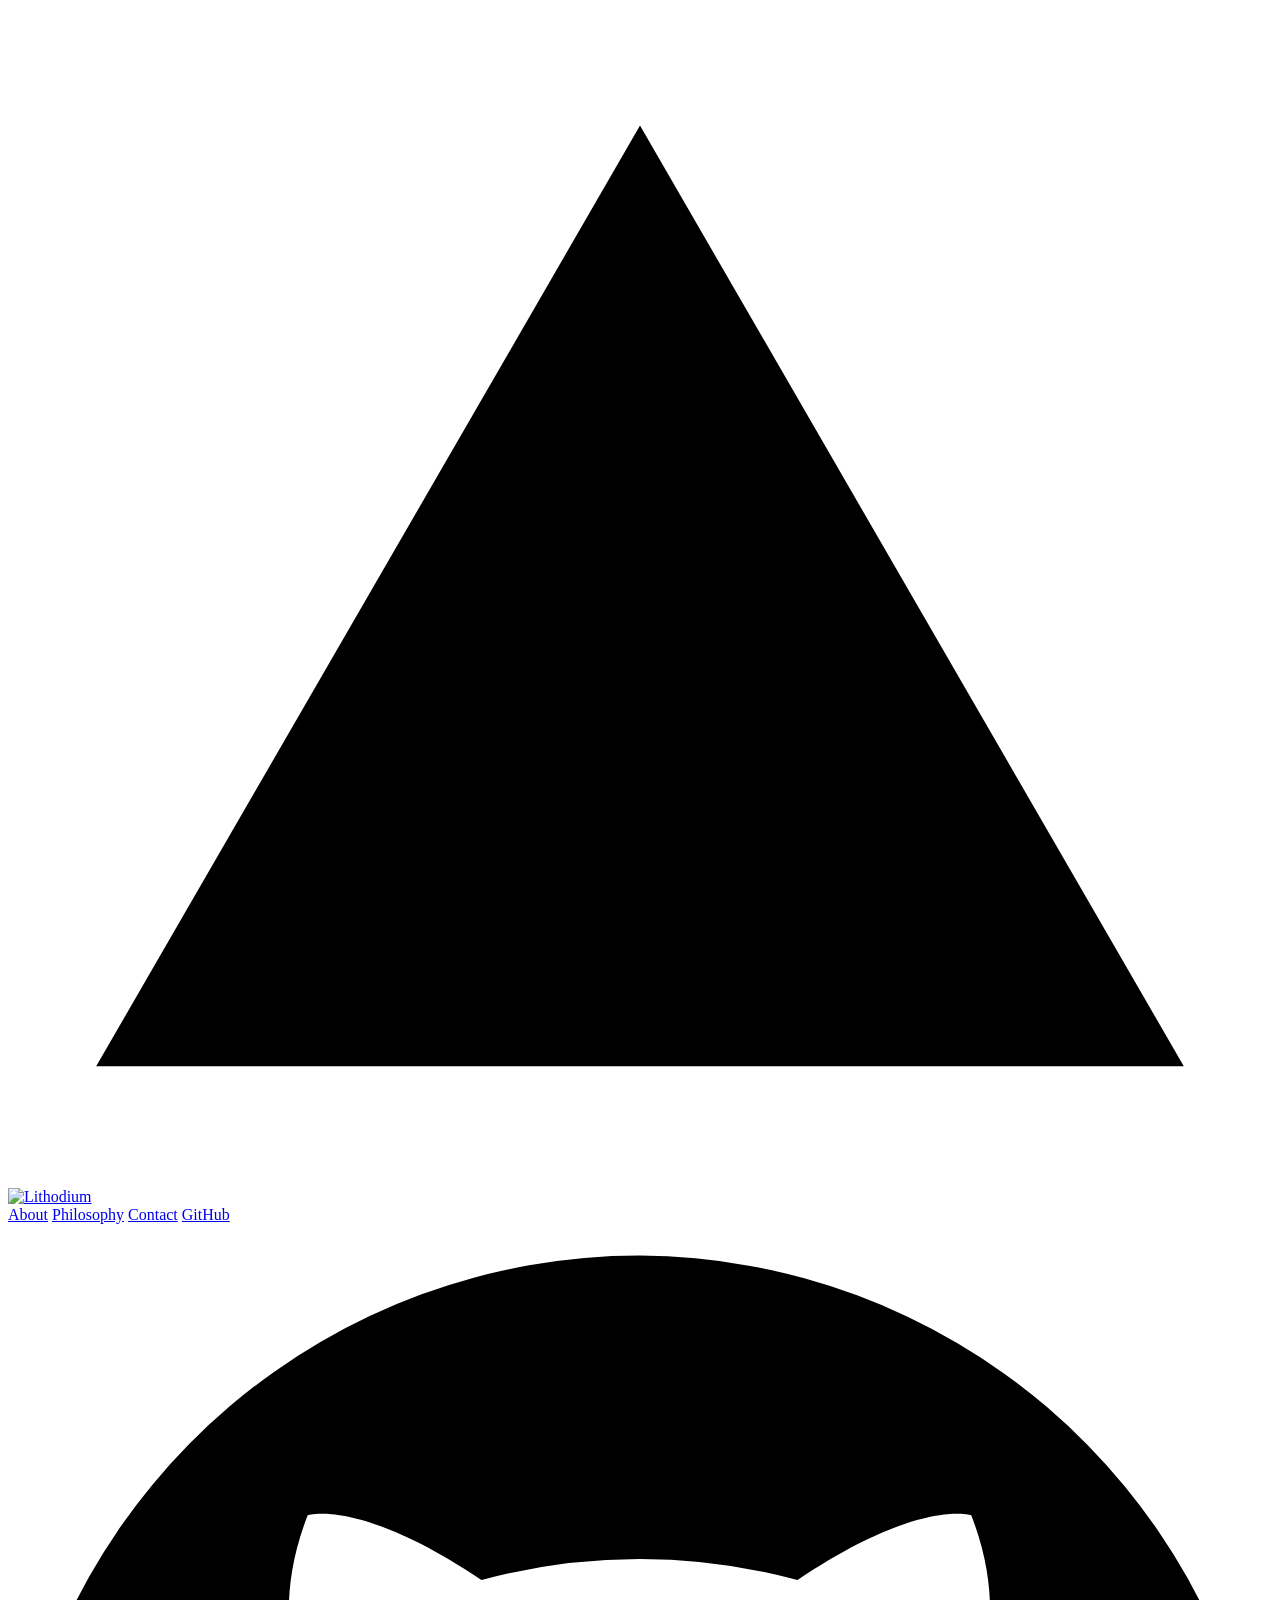
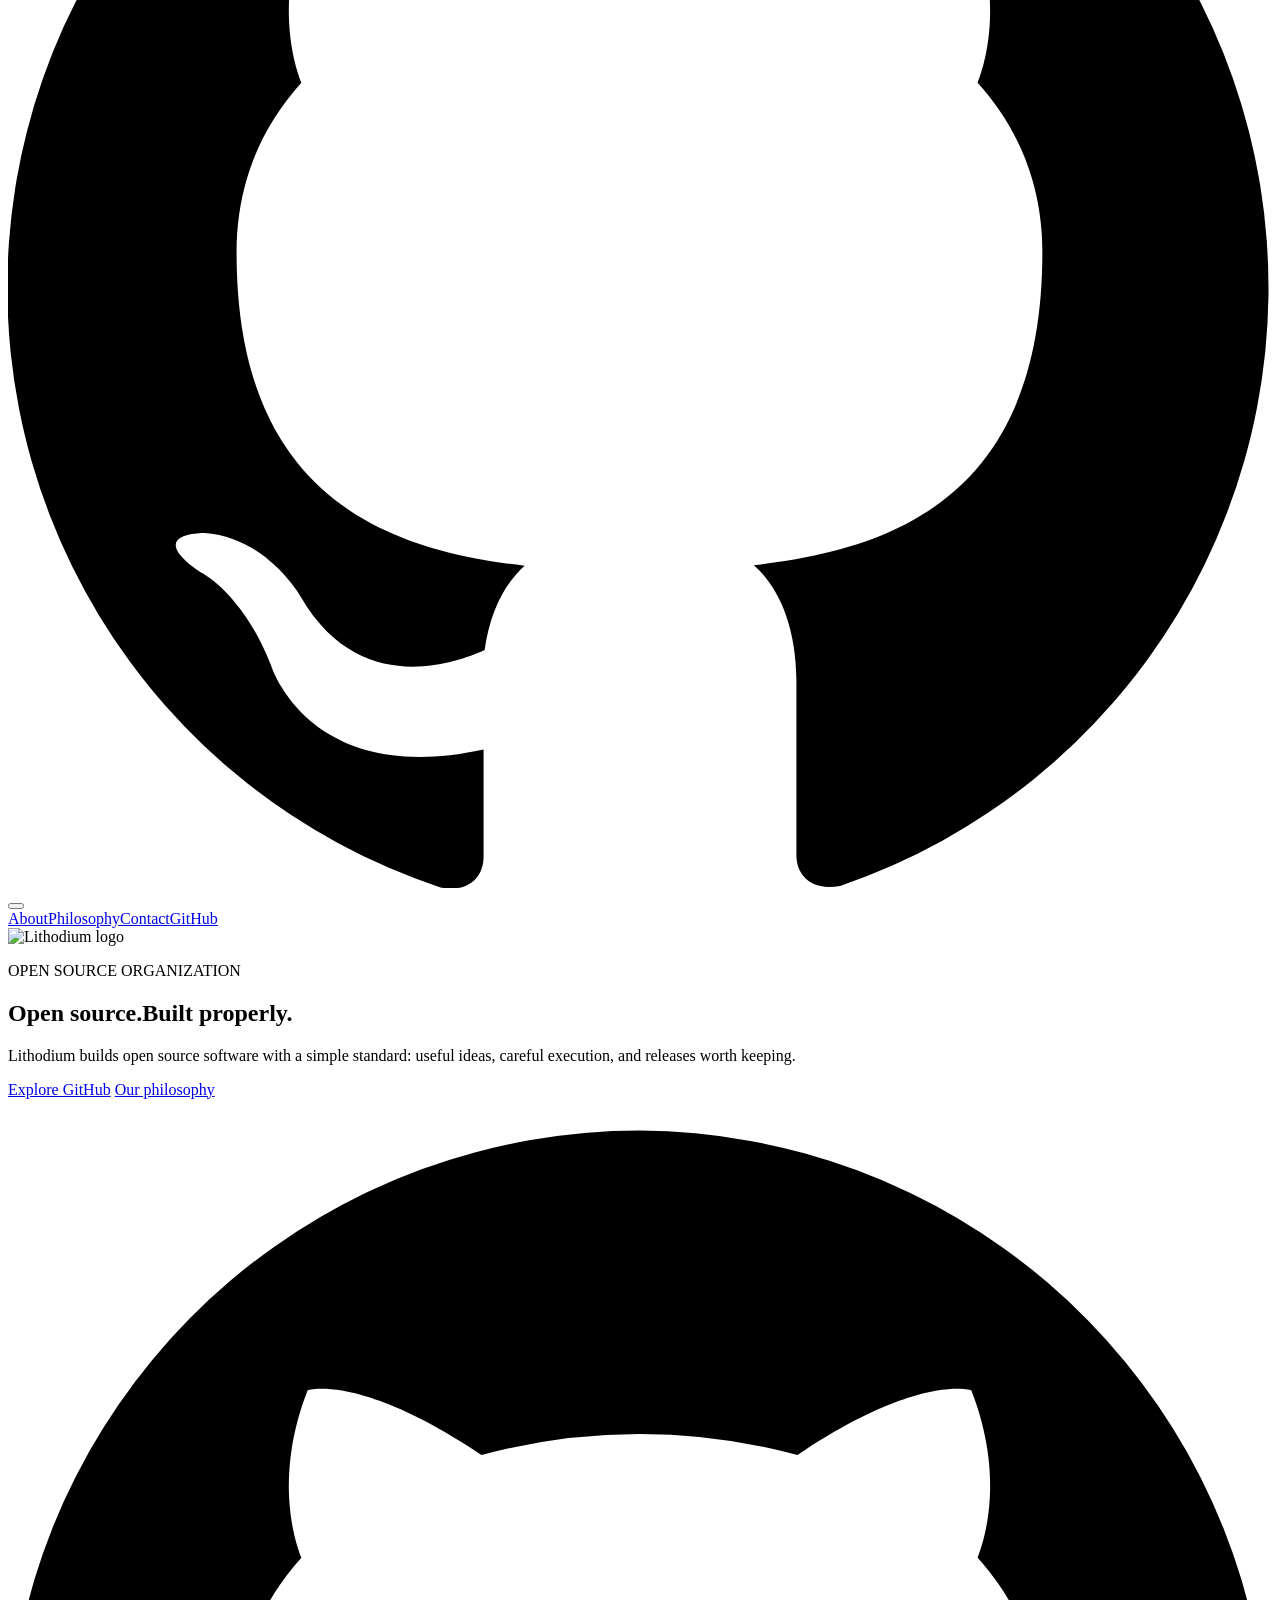
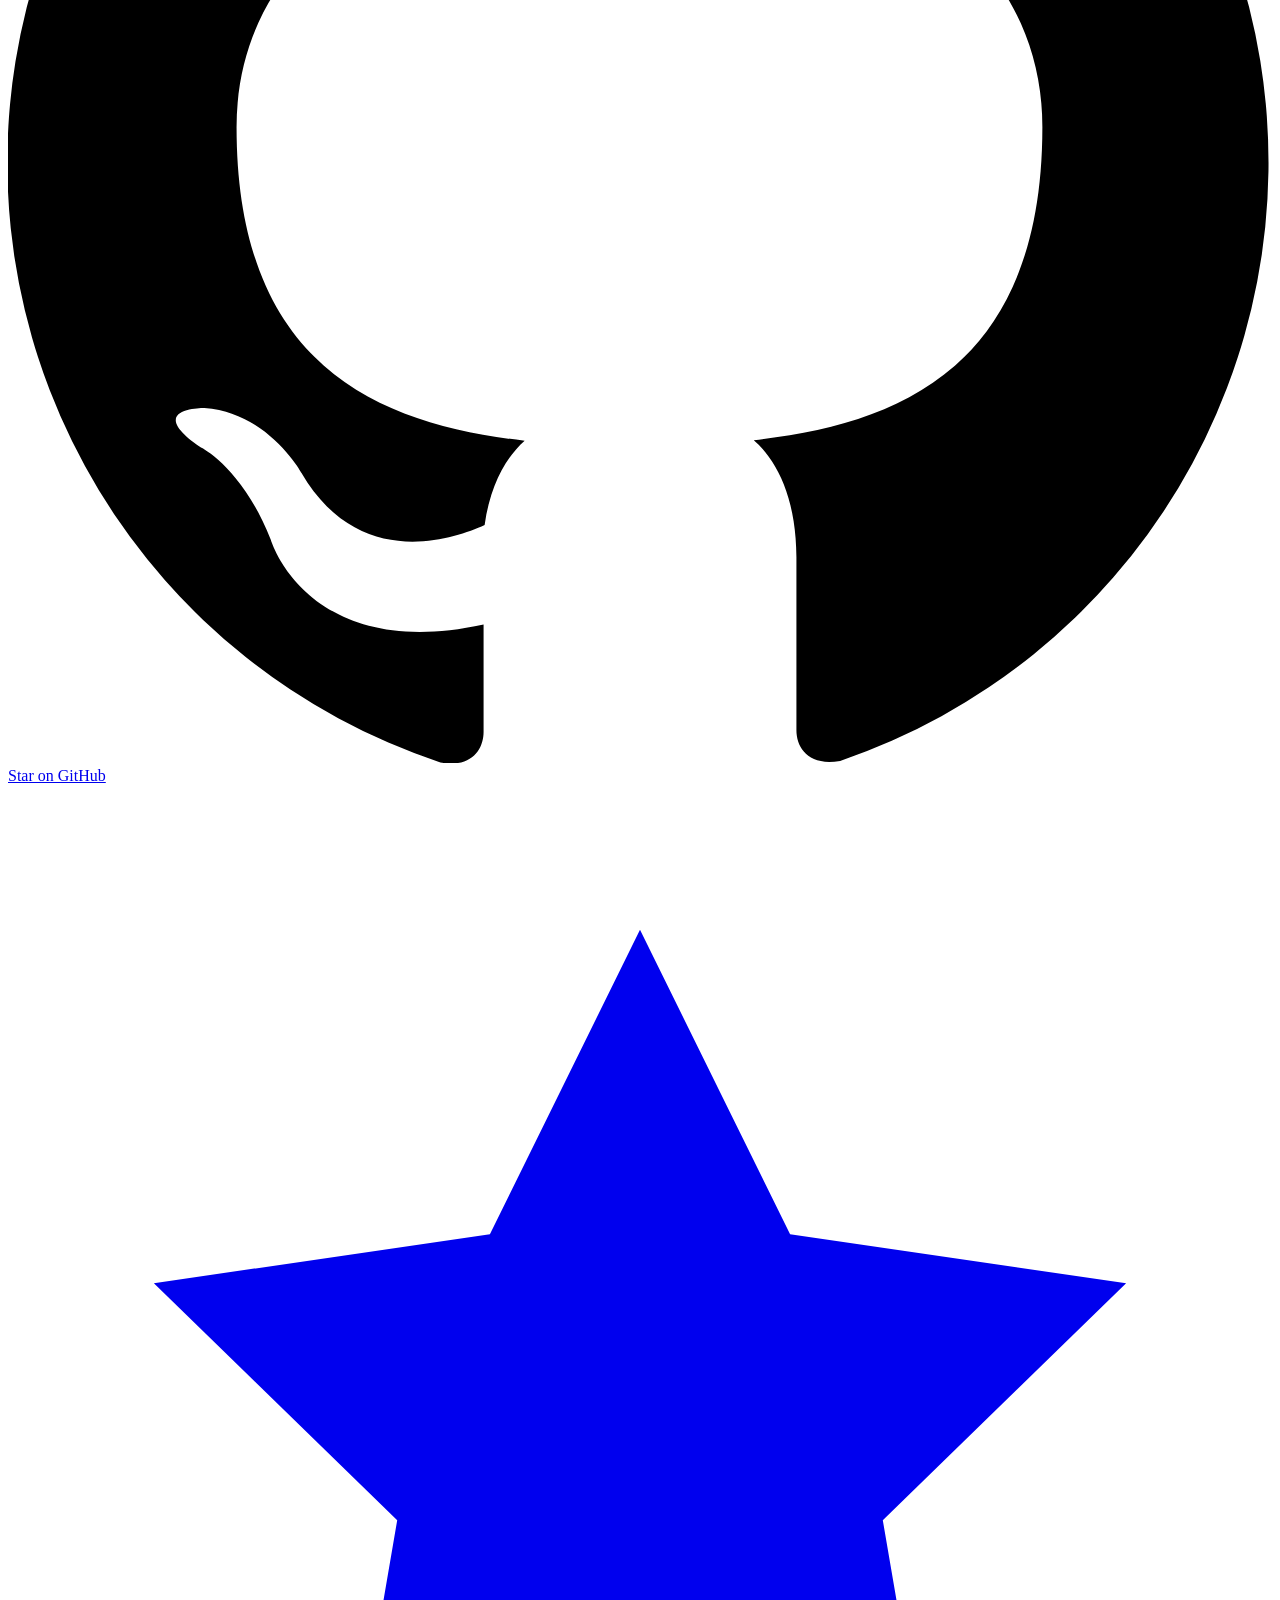
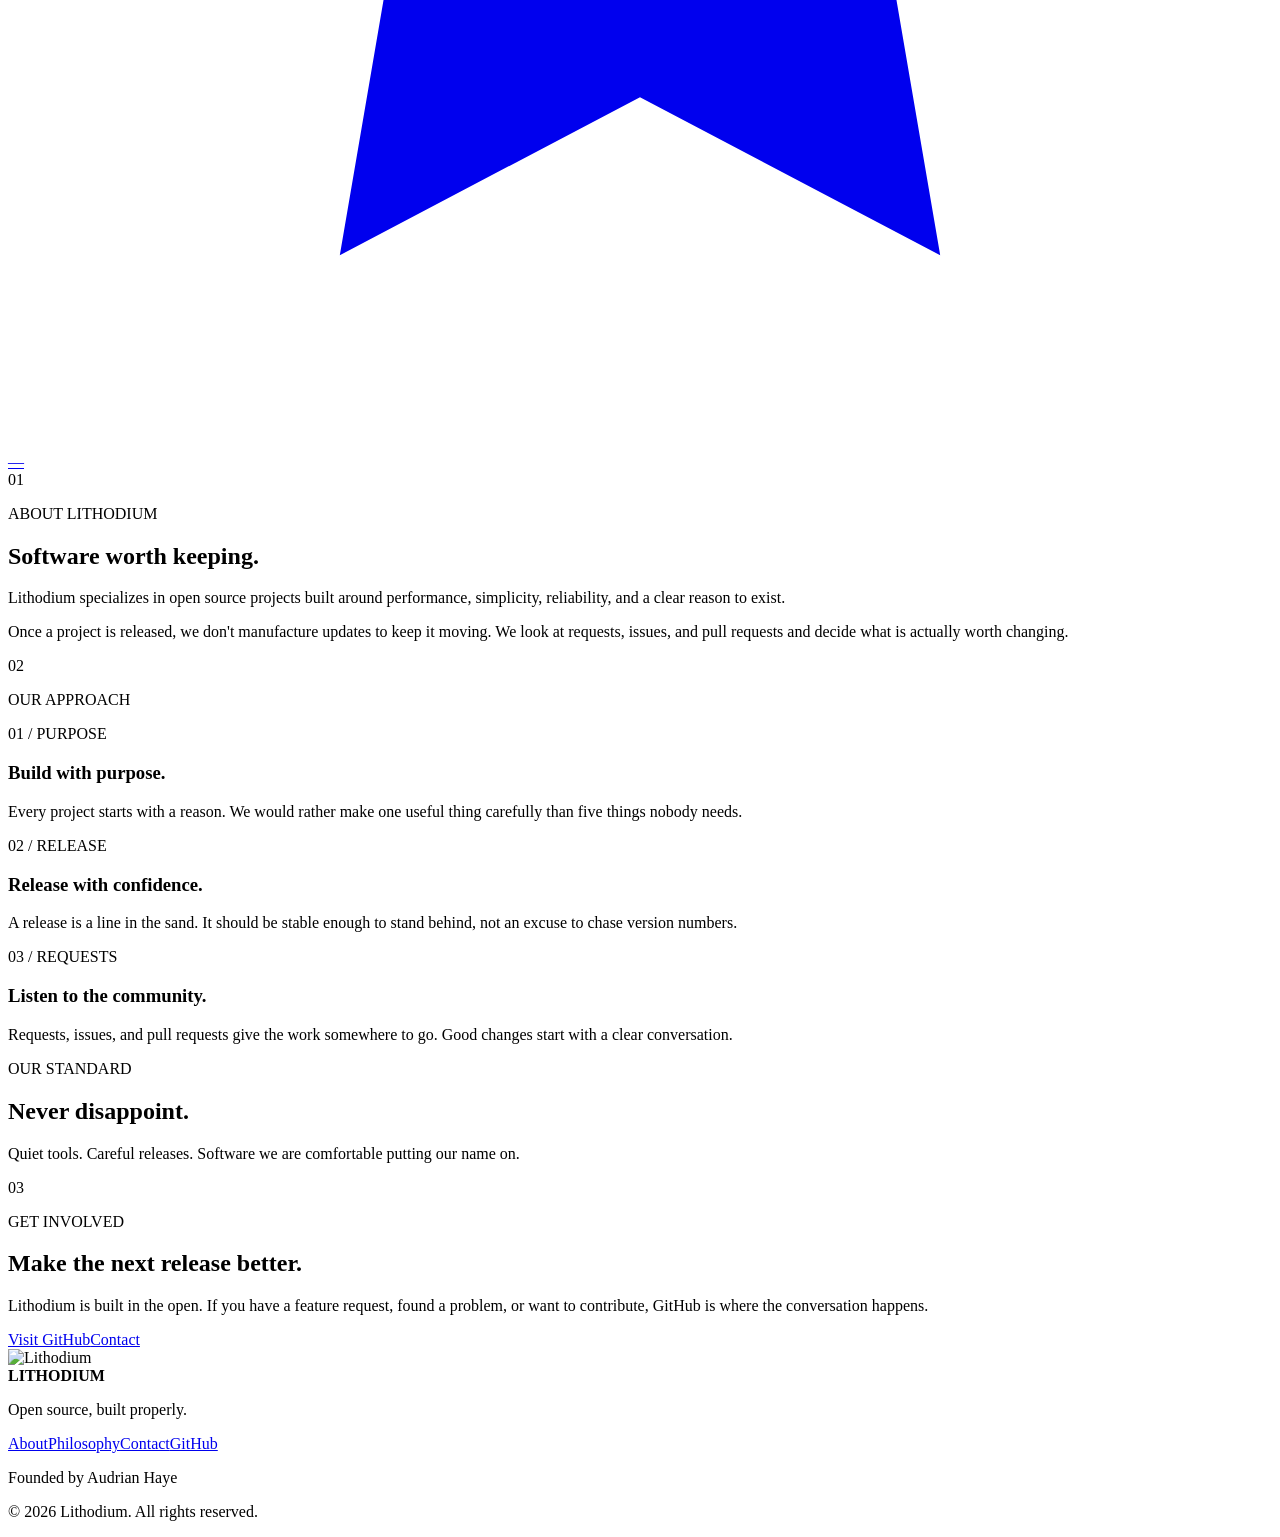
==== commit 50e53da6: "Replace homepage navigation with branded pill navigation" ====
--- a/index.html
+++ b/index.html
@@ -6,21 +6,24 @@
 <title>Lithodium — Open Source, Built Properly.</title>
 <meta name="description" content="Lithodium is an open source organization founded by Audrian Haye, focused on building reliable software and projects that last.">
 <meta name="author" content="Audrian Haye">
-<link rel="icon" type="image/png" sizes="512x512" href="/demo-repository/assets/Lithodium-NoBg.png?v=4">
+<link rel="icon" type="image/png" sizes="512x512" href="/demo-repository/assets/Lithodium-NoBg.png?v=5">
 <link rel="stylesheet" href="/demo-repository/style.css">
 </head>
 <body class="is-loading">
 <div class="site-loader" aria-hidden="true"><div class="loader triangle"><svg viewBox="0 0 86 80"><polygon points="43 8 80 72 6 72"></polygon></svg></div></div>
 
-<header class="navbar">
-  <div class="container navbar-inner">
-    <a href="/demo-repository/" class="brand"><img src="/demo-repository/assets/Lithodium-NoBg.png" alt="Lithodium" class="brand-logo"><span class="brand-name">LITHODIUM</span></a>
-    <nav class="navigation">
-      <a href="/demo-repository/about">About</a>
-      <a href="/demo-repository/philosophy">Philosophy</a>
-      <a href="https://github.com/LITHPIUM" target="_blank" rel="noopener" aria-label="Lithodium on GitHub" class="github-icon"><svg viewBox="0 0 24 24" aria-hidden="true"><path d="M12 .6a12 12 0 0 0-3.79 23.39c.6.11.82-.26.82-.58v-2.04c-3.34.73-4.04-1.61-4.04-1.61-.55-1.39-1.34-1.76-1.34-1.76-1.09-.75.08-.74.08-.74 1.2.08 1.84 1.23 1.84 1.23 1.07 1.83 2.8 1.3 3.48.99.11-.78.42-1.3.76-1.6-2.67-.3-5.47-1.34-5.47-5.95 0-1.31.47-2.38 1.23-3.22-.12-.3-.53-1.52.12-3.18 0 0 1-.32 3.3 1.23a11.45 11.45 0 0 1 6 0c2.3-1.55 3.3-1.23 3.3-1.23.65 1.66.24 2.88.12 3.18.76.84 1.23 1.91 1.23 3.22 0 4.62-2.8 5.64-5.48 5.94.43.37.81 1.1.81 2.22v3.29c0 .32.22.69.83.58A12 12 0 0 0 12 .6Z"></path></svg></a>
-    </nav>
-  </div>
+<header class="pill-nav-container">
+  <nav class="pill-nav" aria-label="Primary">
+    <a class="pill-logo" href="/demo-repository/" aria-label="Lithodium home"><img src="/demo-repository/assets/Lithodium-NoBg.png" alt="Lithodium"></a>
+    <div class="pill-nav-items desktop-only">
+      <a class="pill" href="/demo-repository/about"><span>About</span></a>
+      <a class="pill" href="/demo-repository/philosophy"><span>Philosophy</span></a>
+      <a class="pill" href="/demo-repository/contact"><span>Contact</span></a>
+      <a class="pill pill-github" href="https://github.com/LITHPIUM" target="_blank" rel="noopener"><span>GitHub</span><svg viewBox="0 0 24 24" aria-hidden="true"><path d="M12 .6a12 12 0 0 0-3.79 23.39c.6.11.82-.26.82-.58v-2.04c-3.34.73-4.04-1.61-4.04-1.61-.55-1.39-1.34-1.76-1.34-1.76-1.09-.75.08-.74.08-.74 1.2.08 1.84 1.23 1.84 1.23 1.07 1.83 2.8 1.3 3.48.99.11-.78.42-1.3.76-1.6-2.67-.3-5.47-1.34-5.47-5.95 0-1.31.47-2.38 1.23-3.22-.12-.3-.53-1.52.12-3.18 0 0 1-.32 3.3 1.23a11.45 11.45 0 0 1 6 0c2.3-1.55 3.3-1.23 3.3-1.23.65 1.66.24 2.88.12 3.18.76.84 1.23 1.91 1.23 3.22 0 4.62-2.8 5.64-5.48 5.94.43.37.81 1.1.81 2.22v3.29c0 .32.22.69.83.58A12 12 0 0 0 12 .6Z"></path></svg></a>
+    </div>
+    <button class="mobile-menu-button mobile-only" type="button" aria-label="Open navigation" aria-expanded="false"><span></span><span></span></button>
+  </nav>
+  <div class="mobile-menu-popover mobile-only"><a href="/demo-repository/about">About</a><a href="/demo-repository/philosophy">Philosophy</a><a href="/demo-repository/contact">Contact</a><a href="https://github.com/LITHPIUM" target="_blank" rel="noopener">GitHub</a></div>
 </header>
 
 <main>
@@ -84,4 +87,4 @@
 </footer>
 <script src="/demo-repository/app.js"></script>
 </body>
-</html>
+</html>
